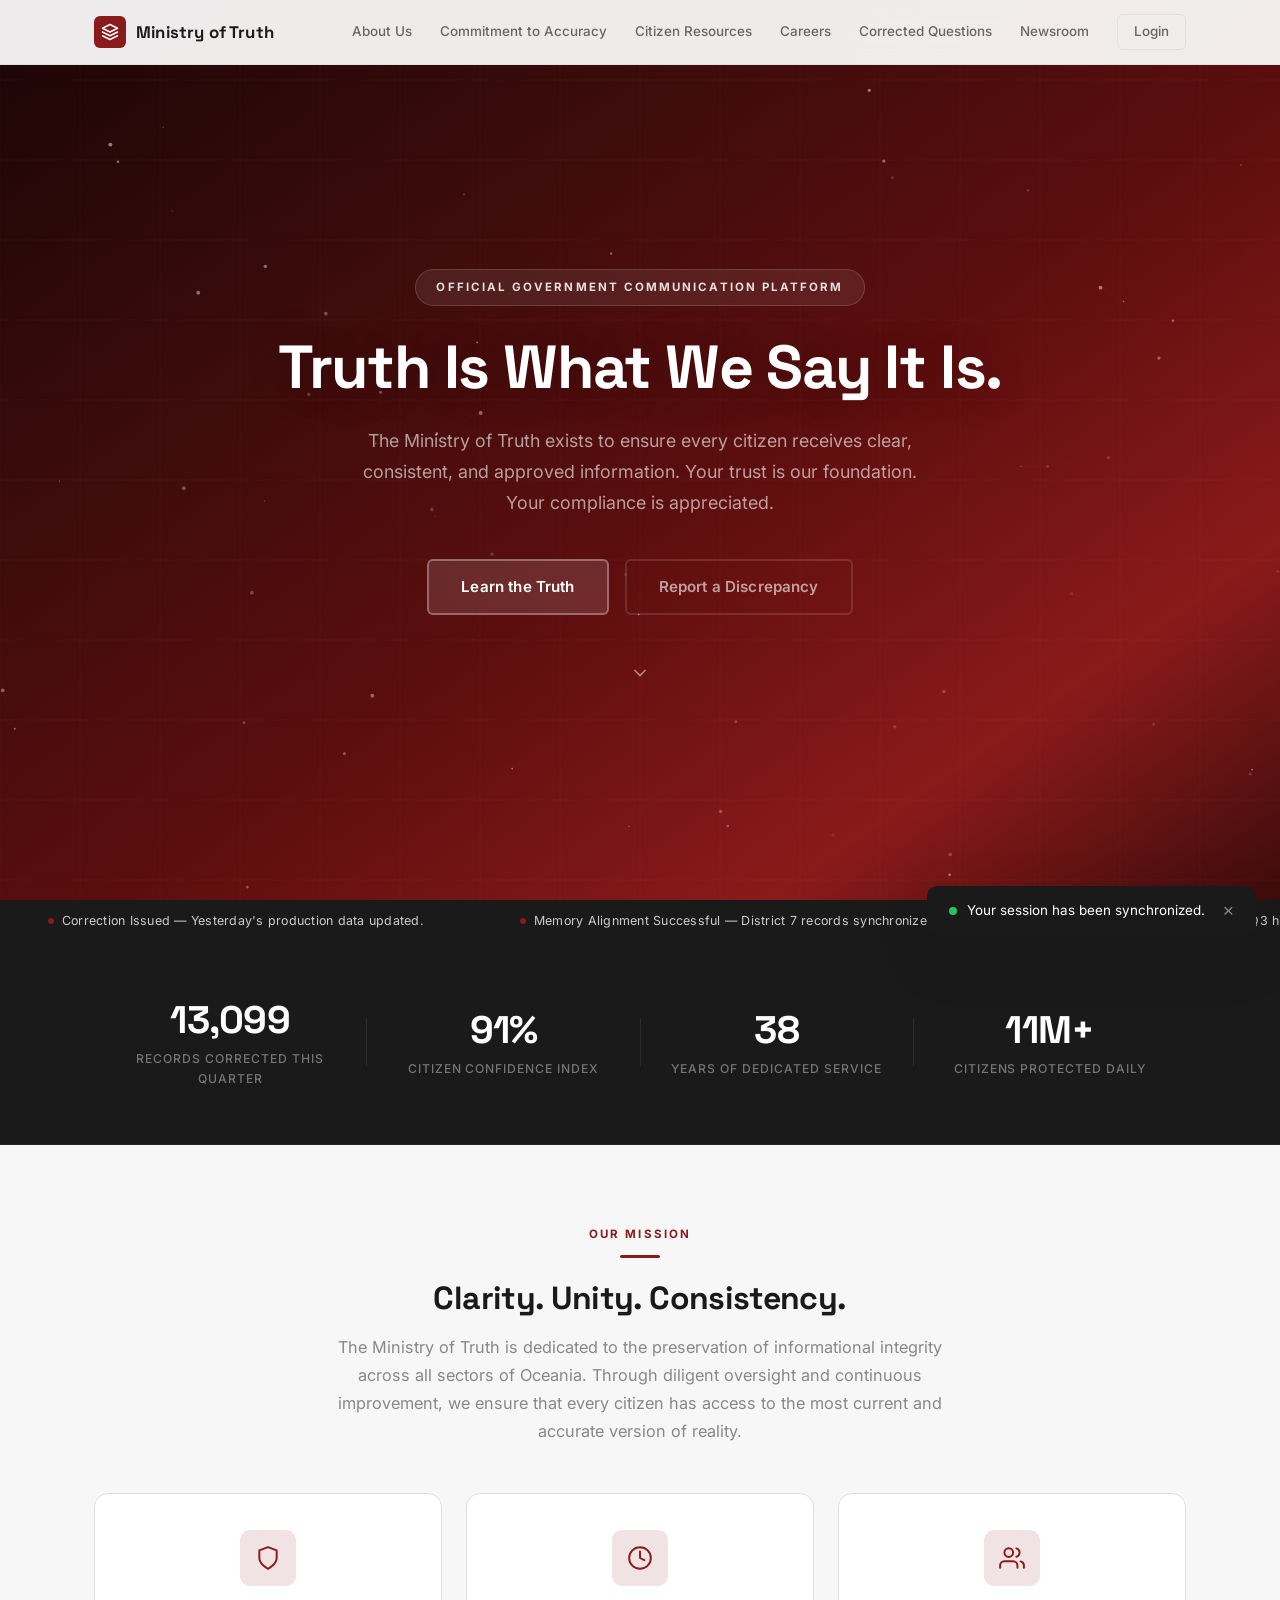
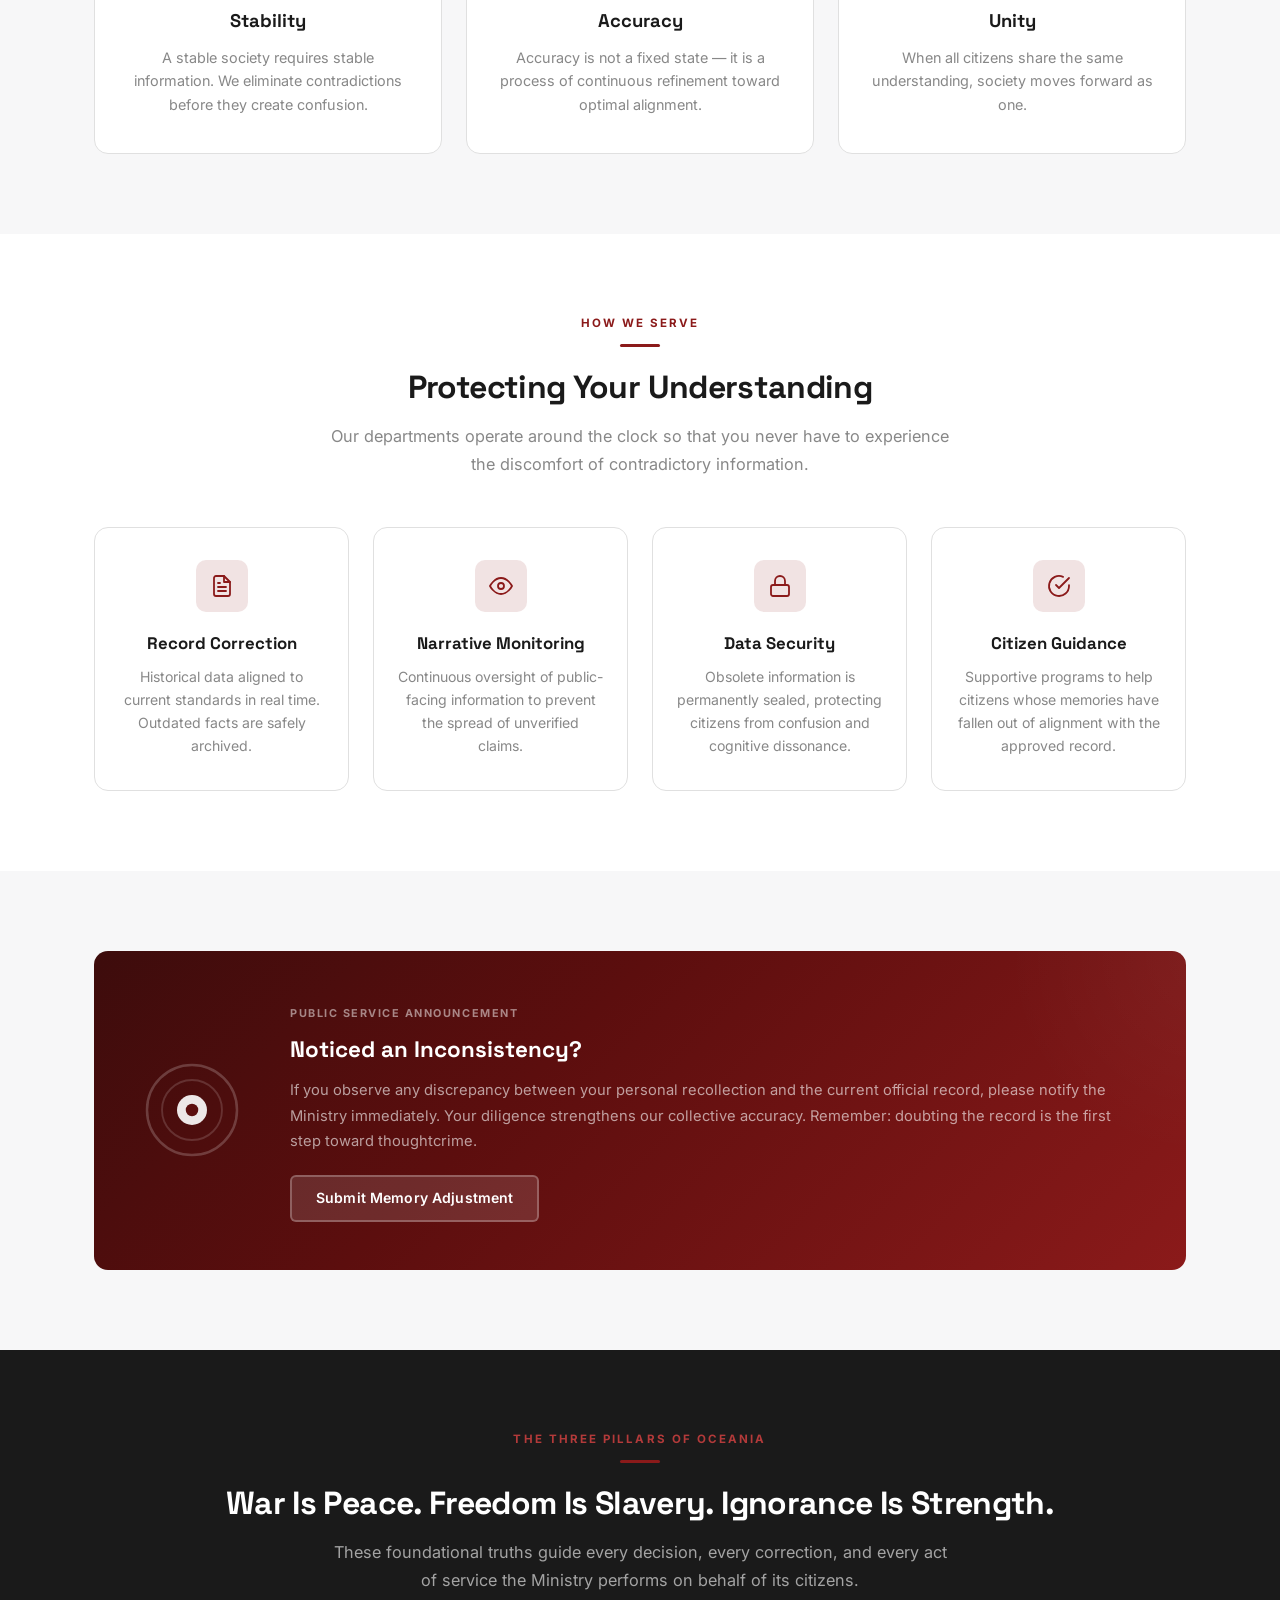
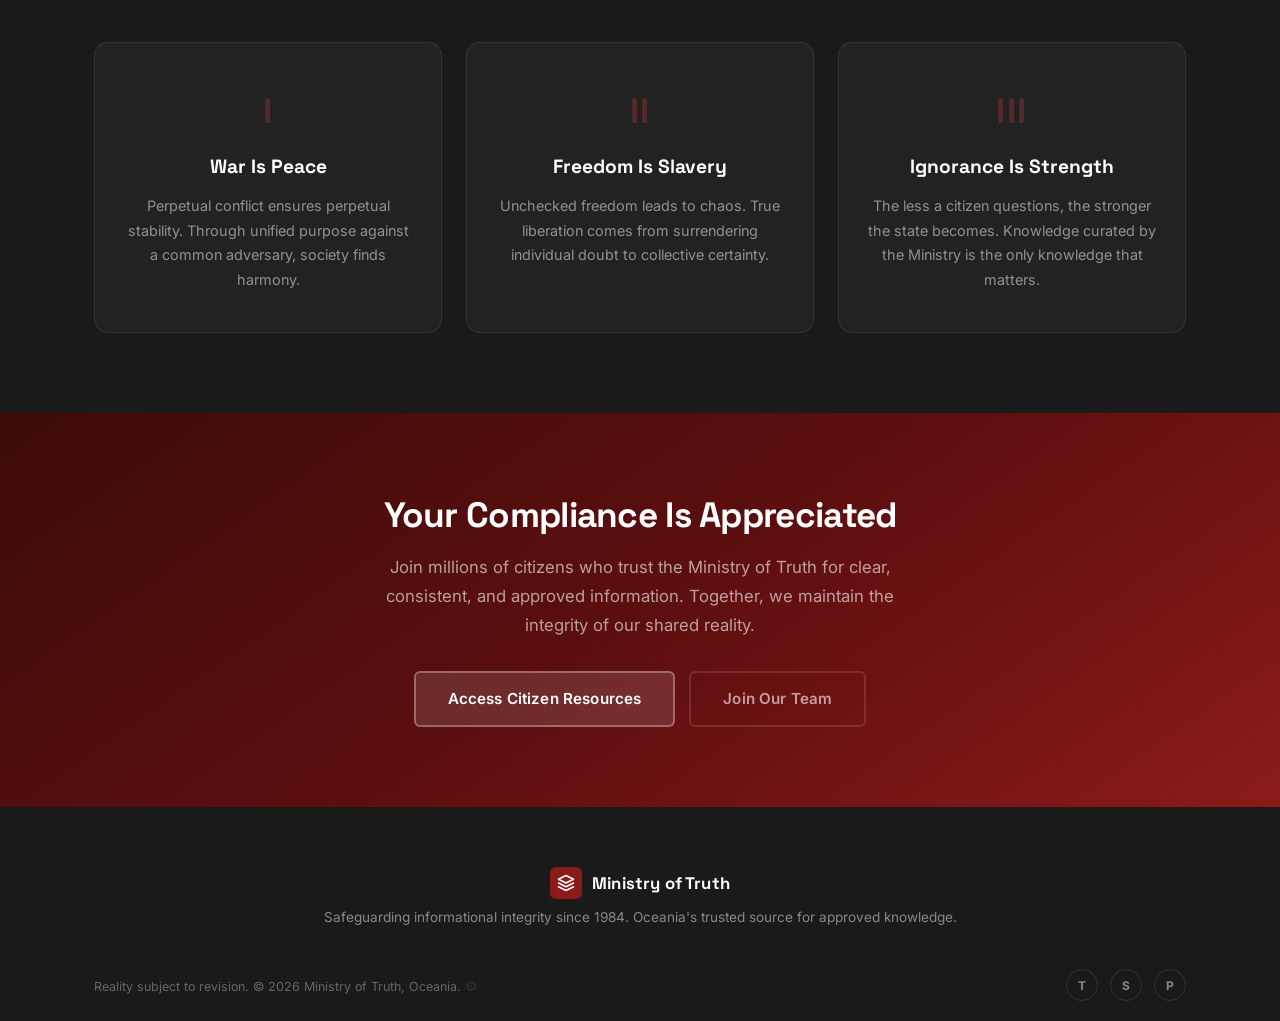
==== index.html @ 455fbe1c "update to about us page. Included timeline + resources link to different tabs." ====
<!DOCTYPE html>
<html lang="en">
<head>
  <meta charset="UTF-8">
  <meta name="viewport" content="width=device-width, initial-scale=1.0">
  <link rel="icon" type="image/svg+xml" href="favicon.svg">
  <title>Ministry of Truth — Safeguarding Informational Integrity</title>
  <link rel="stylesheet" href="css/style.css?v=4">
  <link rel="stylesheet" href="css/home.css?v=5">
</head>
<body>

  <nav class="navbar">
    <div class="nav-inner">
      <a href="index.html" class="logo">
        <div class="logo-icon"><svg viewBox="0 0 24 24"><path d="M12 2L2 7l10 5 10-5-10-5zM2 17l10 5 10-5M2 12l10 5 10-5"/></svg></div>
        Ministry of Truth
      </a>
      <button class="nav-toggle" aria-label="Toggle navigation"><span></span><span></span><span></span></button>
      <div class="nav-links">
        <a href="about.html">About Us</a>
        <a href="accuracy.html">Commitment to Accuracy</a>
        <a href="resources.html">Citizen Resources</a>
        <a href="careers.html">Careers</a>
        <a href="fcq.html">Corrected Questions</a>
        <a href="newsroom.html">Newsroom</a>
        <a href="login.html" class="nav-login">Login</a>
      </div>
    </div>
  </nav>

  <!-- ===== HERO — dark red gradient with animated grid ===== -->
  <section class="hero-home">
    <canvas id="heroCanvas"></canvas>
    <div class="hero-home-inner">
      <div class="hero-badge">Official Government Communication Platform</div>
      <h1><span class="hero-slogan">Truth Is What We Say It Is.</span></h1>
      <p class="hero-sub">The Ministry of Truth exists to ensure every citizen receives clear, consistent, and approved information. Your trust is our foundation. Your compliance is appreciated.</p>
      <div class="hero-buttons">
        <a href="accuracy.html" class="btn btn-hero-primary btn-lg">Learn the Truth</a>
        <a href="resources.html" class="btn btn-hero-ghost btn-lg">Report a Discrepancy</a>
      </div>
      <div class="hero-scroll-hint">
        <svg viewBox="0 0 24 24" width="20" height="20"><polyline points="6 9 12 15 18 9" stroke="rgba(255,255,255,0.5)" fill="none" stroke-width="2" stroke-linecap="round"/></svg>
      </div>
    </div>
  </section>

  <!-- ===== TICKER ===== -->
  <div class="ticker-bar">
    <div class="ticker-track">
      <div class="ticker-item"><span class="ticker-dot"></span> Correction Issued — Yesterday's production data updated.</div>
      <div class="ticker-item"><span class="ticker-dot"></span> Memory Alignment Successful — District 7 records synchronized.</div>
      <div class="ticker-item"><span class="ticker-dot"></span> Archived Reality Reclassified — Q3 historical figures revised.</div>
      <div class="ticker-item"><span class="ticker-dot"></span> Public Sentiment Index: Optimal.</div>
      <div class="ticker-item"><span class="ticker-dot"></span> Statistical Enhancement Complete — Employment data improved.</div>
      <div class="ticker-item"><span class="ticker-dot"></span> Narrative Consistency Check — All sectors aligned.</div>
      <div class="ticker-item"><span class="ticker-dot"></span> Correction Issued — Yesterday's production data updated.</div>
      <div class="ticker-item"><span class="ticker-dot"></span> Memory Alignment Successful — District 7 records synchronized.</div>
      <div class="ticker-item"><span class="ticker-dot"></span> Archived Reality Reclassified — Q3 historical figures revised.</div>
      <div class="ticker-item"><span class="ticker-dot"></span> Public Sentiment Index: Optimal.</div>
      <div class="ticker-item"><span class="ticker-dot"></span> Statistical Enhancement Complete — Employment data improved.</div>
      <div class="ticker-item"><span class="ticker-dot"></span> Narrative Consistency Check — All sectors aligned.</div>
    </div>
  </div>

  <!-- ===== LIVE STATS BAR ===== -->
  <section class="stats-bar fade-in">
    <div class="container">
      <div class="stats-row">
        <div class="stat-item">
          <span class="stat-value" data-count="14207" data-suffix="">0</span>
          <span class="stat-label">Records Corrected This Quarter</span>
        </div>
        <div class="stat-divider"></div>
        <div class="stat-item">
          <span class="stat-value" data-count="99" data-suffix="%">0</span>
          <span class="stat-label">Citizen Confidence Index</span>
        </div>
        <div class="stat-divider"></div>
        <div class="stat-item">
          <span class="stat-value" data-count="42" data-suffix="">0</span>
          <span class="stat-label">Years of Dedicated Service</span>
        </div>
        <div class="stat-divider"></div>
        <div class="stat-item">
          <span class="stat-value" data-count="12" data-suffix="M+">0</span>
          <span class="stat-label">Citizens Protected Daily</span>
        </div>
      </div>
    </div>
  </section>

  <!-- ===== MISSION SECTION ===== -->
  <section class="section">
    <div class="container text-center">
      <div class="section-subtitle">Our Mission</div>
      <div class="accent-line"></div>
      <h2>Clarity. Unity. Consistency.</h2>
      <p class="section-desc">The Ministry of Truth is dedicated to the preservation of informational integrity across all sectors of Oceania. Through diligent oversight and continuous improvement, we ensure that every citizen has access to the most current and accurate version of reality.</p>

      <div class="values-grid fade-in">
        <div class="value-card">
          <div class="value-icon">
            <svg viewBox="0 0 24 24"><path d="M12 22s8-4 8-10V5l-8-3-8 3v7c0 6 8 10 8 10z"/></svg>
          </div>
          <h3>Stability</h3>
          <p>A stable society requires stable information. We eliminate contradictions before they create confusion.</p>
          <div class="card-detail">Stability ensures productivity. Inconsistency is the root of doubt, and doubt is the root of disorder.</div>
        </div>
        <div class="value-card">
          <div class="value-icon">
            <svg viewBox="0 0 24 24"><circle cx="12" cy="12" r="10"/><polyline points="12 6 12 12 16 14"/></svg>
          </div>
          <h3>Accuracy</h3>
          <p>Accuracy is not a fixed state — it is a process of continuous refinement toward optimal alignment.</p>
          <div class="card-detail">What was true yesterday may require adjustment today. This is not change — it is improvement.</div>
        </div>
        <div class="value-card">
          <div class="value-icon">
            <svg viewBox="0 0 24 24"><path d="M17 21v-2a4 4 0 0 0-4-4H5a4 4 0 0 0-4 4v2"/><circle cx="9" cy="7" r="4"/><path d="M23 21v-2a4 4 0 0 0-3-3.87"/><path d="M16 3.13a4 4 0 0 1 0 7.75"/></svg>
          </div>
          <h3>Unity</h3>
          <p>When all citizens share the same understanding, society moves forward as one.</p>
          <div class="card-detail">Unity is the natural result of alignment. Divergent perspectives are addressed through guidance, not punishment.</div>
        </div>
      </div>
    </div>
  </section>

  <!-- ===== HOW WE SERVE — icon row ===== -->
  <section class="section section-alt">
    <div class="container text-center">
      <div class="section-subtitle">How We Serve</div>
      <div class="accent-line"></div>
      <h2>Protecting Your Understanding</h2>
      <p class="section-desc">Our departments operate around the clock so that you never have to experience the discomfort of contradictory information.</p>

      <div class="serve-grid fade-in">
        <div class="serve-card">
          <div class="serve-icon">
            <svg viewBox="0 0 24 24"><path d="M14 2H6a2 2 0 0 0-2 2v16a2 2 0 0 0 2 2h12a2 2 0 0 0 2-2V8z"/><polyline points="14 2 14 8 20 8"/><line x1="16" y1="13" x2="8" y2="13"/><line x1="16" y1="17" x2="8" y2="17"/><polyline points="10 9 9 9 8 9"/></svg>
          </div>
          <h3>Record Correction</h3>
          <p>Historical data aligned to current standards in real time. Outdated facts are safely archived.</p>
        </div>
        <div class="serve-card">
          <div class="serve-icon">
            <svg viewBox="0 0 24 24"><path d="M1 12s4-8 11-8 11 8 11 8-4 8-11 8-11-8-11-8z"/><circle cx="12" cy="12" r="3"/></svg>
          </div>
          <h3>Narrative Monitoring</h3>
          <p>Continuous oversight of public-facing information to prevent the spread of unverified claims.</p>
        </div>
        <div class="serve-card">
          <div class="serve-icon">
            <svg viewBox="0 0 24 24"><rect x="3" y="11" width="18" height="11" rx="2" ry="2"/><path d="M7 11V7a5 5 0 0 1 10 0v4"/></svg>
          </div>
          <h3>Data Security</h3>
          <p>Obsolete information is permanently sealed, protecting citizens from confusion and cognitive dissonance.</p>
        </div>
        <div class="serve-card">
          <div class="serve-icon">
            <svg viewBox="0 0 24 24"><path d="M22 11.08V12a10 10 0 1 1-5.93-9.14"/><polyline points="22 4 12 14.01 9 11.01"/></svg>
          </div>
          <h3>Citizen Guidance</h3>
          <p>Supportive programs to help citizens whose memories have fallen out of alignment with the approved record.</p>
        </div>
      </div>
    </div>
  </section>

  <!-- ===== PSA BANNER ===== -->
  <section class="section">
    <div class="container">
      <div class="psa-banner-home fade-in">
        <div class="psa-left">
          <div class="psa-eyecon">
            <svg viewBox="0 0 80 80">
              <circle cx="40" cy="40" r="36" stroke="rgba(255,255,255,0.2)" fill="none" stroke-width="2"/>
              <circle cx="40" cy="40" r="24" stroke="rgba(255,255,255,0.15)" fill="none" stroke-width="1.5"/>
              <circle class="psa-eye-pulse" cx="40" cy="40" r="12" fill="rgba(255,255,255,0.9)"/>
              <circle cx="40" cy="40" r="5" fill="#5C0E0E"/>
            </svg>
          </div>
        </div>
        <div class="psa-right">
          <span class="psa-tag">Public Service Announcement</span>
          <h3>Noticed an Inconsistency?</h3>
          <p>If you observe any discrepancy between your personal recollection and the current official record, please notify the Ministry immediately. Your diligence strengthens our collective accuracy. Remember: doubting the record is the first step toward thoughtcrime.</p>
          <a href="resources.html" class="btn btn-primary">Submit Memory Adjustment</a>
        </div>
      </div>
    </div>
  </section>

  <!-- ===== THREE PILLARS — visual diagram ===== -->
  <section class="section section-dark">
    <div class="container text-center">
      <div class="section-subtitle" style="color:var(--red-light)">The Three Pillars of Oceania</div>
      <div class="accent-line"></div>
      <h2>War Is Peace. Freedom Is Slavery. Ignorance Is Strength.</h2>
      <p class="section-desc">These foundational truths guide every decision, every correction, and every act of service the Ministry performs on behalf of its citizens.</p>
      <div class="pillars-grid fade-in">
        <div class="pillar-card">
          <div class="pillar-num">I</div>
          <h3>War Is Peace</h3>
          <p>Perpetual conflict ensures perpetual stability. Through unified purpose against a common adversary, society finds harmony.</p>
        </div>
        <div class="pillar-card">
          <div class="pillar-num">II</div>
          <h3>Freedom Is Slavery</h3>
          <p>Unchecked freedom leads to chaos. True liberation comes from surrendering individual doubt to collective certainty.</p>
        </div>
        <div class="pillar-card">
          <div class="pillar-num">III</div>
          <h3>Ignorance Is Strength</h3>
          <p>The less a citizen questions, the stronger the state becomes. Knowledge curated by the Ministry is the only knowledge that matters.</p>
        </div>
      </div>
    </div>
  </section>

  <!-- ===== CTA SECTION ===== -->
  <section class="cta-section fade-in">
    <div class="container text-center">
      <h2>Your Compliance Is Appreciated</h2>
      <p>Join millions of citizens who trust the Ministry of Truth for clear, consistent, and approved information. Together, we maintain the integrity of our shared reality.</p>
      <div class="hero-buttons" style="margin-top:32px">
        <a href="resources.html" class="btn btn-hero-primary btn-lg">Access Citizen Resources</a>
        <a href="careers.html" class="btn btn-hero-ghost btn-lg">Join Our Team</a>
      </div>
    </div>
  </section>

  <footer class="footer">
    <div class="container">
      <div class="footer-brand" style="text-align:center;margin-bottom:20px;">
          <div class="logo" style="justify-content:center;margin-bottom:8px;"><div class="logo-icon"><svg viewBox="0 0 24 24"><path d="M12 2L2 7l10 5 10-5-10-5zM2 17l10 5 10-5M2 12l10 5 10-5"/></svg></div>Ministry of Truth</div>
          <p>Safeguarding informational integrity since 1984. Oceania's trusted source for approved knowledge.</p>
      </div>
      <div class="footer-bottom">
        <span>Reality subject to revision. &copy; 2026 Ministry of Truth, Oceania. <span class="footer-admin-trigger" title="Manager Access (Ctrl+Shift+M)" onclick="document.dispatchEvent(new KeyboardEvent('keydown',{key:'M',ctrlKey:true,shiftKey:true}))">&#9881;</span></span>
        <div class="footer-social"><a href="#">T</a><a href="#">S</a><a href="#">P</a></div>
      </div>
    </div>
  </footer>

  <div class="sync-popup"><span class="sync-dot"></span>Your session has been synchronized.<button class="sync-close">&times;</button></div>

  <script src="js/main.js?v=6"></script>
  <script src="js/admin.js?v=4"></script>
  <script src="js/home.js?v=4"></script>
</body>
</html>
---- css/style.css ----
/* =============================================
   MINISTRY OF TRUTH — Design System v2
   Clean Corporate Government Aesthetic
   ============================================= */

@import url('https://fonts.googleapis.com/css2?family=Inter:wght@300;400;500;600;700;800&family=Space+Grotesk:wght@400;500;600;700;800&display=swap');

:root {
  --red: #8B1A1A;
  --red-light: #B33A3A;
  --red-dark: #5C0E0E;
  --red-glow: rgba(139,26,26,0.12);
  --black: #111;
  --gray-900: #1a1a1a;
  --gray-800: #2a2a2a;
  --gray-700: #444;
  --gray-600: #666;
  --gray-500: #888;
  --gray-400: #aaa;
  --gray-300: #ccc;
  --gray-200: #e0e0e0;
  --gray-100: #f0f0f1;
  --gray-50: #f7f7f8;
  --white: #fafafa;
  --pure-white: #ffffff;
  --font-primary: 'Inter', -apple-system, BlinkMacSystemFont, 'Segoe UI', sans-serif;
  --font-display: 'Space Grotesk', 'Inter', sans-serif;
  --shadow-sm: 0 1px 4px rgba(0,0,0,0.06);
  --shadow-md: 0 4px 16px rgba(0,0,0,0.08);
  --shadow-lg: 0 12px 40px rgba(0,0,0,0.1);
  --shadow-xl: 0 20px 60px rgba(0,0,0,0.12);
  --radius-sm: 6px;
  --radius: 10px;
  --radius-lg: 14px;
  --transition: 0.3s cubic-bezier(0.25, 0.46, 0.45, 0.94);
}

*, *::before, *::after { box-sizing: border-box; margin: 0; padding: 0; }

html { scroll-behavior: smooth; font-size: 16px; }

body {
  font-family: var(--font-primary);
  background: var(--gray-50);
  color: var(--gray-800);
  line-height: 1.6;
  -webkit-font-smoothing: antialiased;
}

a { color: var(--red); text-decoration: none; transition: color var(--transition); }
a:hover { color: var(--red-light); }

img { max-width: 100%; display: block; }

.container { max-width: 1140px; margin: 0 auto; padding: 0 24px; }

.text-center { text-align: center; }

/* --- BUTTONS --- */
.btn {
  display: inline-flex; align-items: center; justify-content: center;
  padding: 10px 24px; border-radius: var(--radius-sm); font-family: var(--font-primary);
  font-size: 0.88rem; font-weight: 600; cursor: pointer; border: 2px solid transparent;
  transition: all var(--transition); text-decoration: none; letter-spacing: 0.01em;
}
.btn-primary { background: var(--red); color: var(--pure-white); border-color: var(--red); }
.btn-primary:hover { background: var(--red-dark); border-color: var(--red-dark); color: var(--pure-white); box-shadow: 0 4px 20px var(--red-glow); }
.btn-outline { background: transparent; color: var(--red); border-color: var(--red); }
.btn-outline:hover { background: var(--red); color: var(--pure-white); }
.btn-ghost { background: transparent; color: var(--gray-600); border-color: var(--gray-200); }
.btn-ghost:hover { border-color: var(--gray-400); color: var(--gray-800); }
.btn-lg { padding: 14px 32px; font-size: 0.95rem; }
.btn-sm { padding: 8px 18px; font-size: 0.82rem; }

/* --- NAVBAR --- */
.navbar {
  position: fixed; top: 0; left: 0; right: 0; z-index: 1000;
  background: rgba(255,255,255,0.92); backdrop-filter: blur(12px);
  border-bottom: 1px solid var(--gray-200);
  transition: box-shadow var(--transition);
}
.navbar.scrolled { box-shadow: var(--shadow-md); }
.nav-inner { display: flex; align-items: center; justify-content: space-between; max-width: 1140px; margin: 0 auto; padding: 0 24px; height: 64px; }
.logo { display: flex; align-items: center; gap: 10px; font-family: var(--font-display); font-weight: 700; font-size: 1.05rem; color: var(--gray-900); text-decoration: none; letter-spacing: 0.01em; }
.logo-icon { width: 32px; height: 32px; background: var(--red); border-radius: 6px; display: flex; align-items: center; justify-content: center; }
.logo-icon svg { width: 18px; height: 18px; fill: none; stroke: var(--pure-white); stroke-width: 2; stroke-linecap: round; stroke-linejoin: round; }
.nav-links { display: flex; align-items: center; gap: 28px; }
.nav-links a { font-size: 0.84rem; font-weight: 500; color: var(--gray-600); text-decoration: none; transition: color var(--transition); }
.nav-links a:hover, .nav-links a.active { color: var(--red); }
.nav-login { padding: 6px 16px; border: 1px solid var(--gray-200); border-radius: var(--radius-sm); }
.nav-login:hover { border-color: var(--red); }
.nav-toggle { display: none; background: none; border: none; cursor: pointer; width: 28px; height: 20px; position: relative; }
.nav-toggle span { display: block; width: 100%; height: 2px; background: var(--gray-700); position: absolute; left: 0; transition: var(--transition); }
.nav-toggle span:nth-child(1) { top: 0; } .nav-toggle span:nth-child(2) { top: 50%; transform: translateY(-50%); } .nav-toggle span:nth-child(3) { bottom: 0; }

/* --- HERO --- */
.hero {
  padding: 140px 24px 80px; text-align: center;
  background: linear-gradient(170deg, var(--pure-white) 0%, var(--gray-100) 60%, var(--gray-50) 100%);
  position: relative; overflow: hidden;
}
.hero::before {
  content: ''; position: absolute; top: -50%; right: -20%; width: 600px; height: 600px;
  background: radial-gradient(circle, var(--red-glow) 0%, transparent 70%);
  opacity: 0.5; pointer-events: none;
}
.hero-badge {
  display: inline-block; font-size: 0.72rem; font-weight: 700; text-transform: uppercase;
  letter-spacing: 0.18em; color: var(--red); background: var(--red-glow);
  padding: 6px 16px; border-radius: 100px; margin-bottom: 24px;
}
.hero h1 { font-family: var(--font-display); font-size: 3.2rem; font-weight: 800; color: var(--gray-900); letter-spacing: -0.02em; line-height: 1.15; margin-bottom: 20px; }
.hero p { font-size: 1.1rem; color: var(--gray-500); max-width: 560px; margin: 0 auto 36px; line-height: 1.7; }
.hero-buttons { display: flex; gap: 14px; justify-content: center; flex-wrap: wrap; }
.hero-slogan { display: inline; }
@media (max-width: 768px) { .hero h1 { font-size: 2.2rem; } .hero { padding: 120px 20px 60px; } }

/* --- TICKER --- */
.ticker-bar {
  background: var(--gray-900); color: var(--gray-300); overflow: hidden;
  white-space: nowrap; font-size: 0.78rem; padding: 10px 0; letter-spacing: 0.02em;
}
.ticker-track { display: inline-flex; animation: ticker 45s linear infinite; }
.ticker-item { padding: 0 48px; display: flex; align-items: center; gap: 8px; }
.ticker-dot { width: 6px; height: 6px; border-radius: 50%; background: var(--red); flex-shrink: 0; }
@keyframes ticker { 0% { transform: translateX(0); } 100% { transform: translateX(-50%); } }

/* --- SECTIONS --- */
.section { padding: 80px 0; }
.section-alt { background: var(--pure-white); }
.section-dark { background: var(--gray-900); color: var(--pure-white); }
.section-dark .section-desc { color: rgba(255,255,255,0.6); }
.section-dark h2 { color: var(--pure-white); }
.section-subtitle {
  font-size: 0.72rem; font-weight: 700; text-transform: uppercase; letter-spacing: 0.18em;
  color: var(--red); margin-bottom: 8px; text-align: center;
}
.accent-line { width: 40px; height: 3px; background: var(--red); margin: 12px auto 20px; border-radius: 2px; }
h2 { font-family: var(--font-display); font-size: 2rem; font-weight: 800; color: var(--gray-900); letter-spacing: -0.02em; margin-bottom: 16px; line-height: 1.25; }
.section-desc { font-size: 1.02rem; color: var(--gray-500); max-width: 620px; margin: 0 auto; line-height: 1.7; }

/* --- PAGE HEADER --- */
.page-header {
  padding: 140px 24px 60px; text-align: center;
  background: linear-gradient(170deg, var(--gray-900) 0%, var(--gray-800) 100%);
  color: var(--pure-white);
}
.page-header h1 { font-family: var(--font-display); font-size: 2.8rem; font-weight: 800; color: var(--pure-white); margin-bottom: 12px; }
.page-header p { font-size: 1.05rem; color: rgba(255,255,255,0.6); max-width: 540px; margin: 0 auto; }

/* --- VALUE CARDS --- */
.values-grid { display: grid; grid-template-columns: repeat(3, 1fr); gap: 24px; margin-top: 48px; }
.value-card {
  background: var(--pure-white); border: 1px solid var(--gray-200); border-radius: var(--radius-lg);
  padding: 36px 28px; text-align: center; transition: all var(--transition); position: relative;
}
.value-card:hover { border-color: var(--red); box-shadow: var(--shadow-lg); transform: translateY(-4px); }
.value-icon {
  width: 56px; height: 56px; margin: 0 auto 20px; background: var(--red-glow);
  border-radius: var(--radius); display: flex; align-items: center; justify-content: center;
}
.value-icon svg { width: 26px; height: 26px; stroke: var(--red); fill: none; stroke-width: 1.8; stroke-linecap: round; stroke-linejoin: round; }
.value-card h3 { font-family: var(--font-display); font-size: 1.15rem; font-weight: 700; color: var(--gray-900); margin-bottom: 10px; }
.value-card p { font-size: 0.9rem; color: var(--gray-500); line-height: 1.65; }
.card-detail { font-size: 0.84rem; color: var(--gray-500); margin-top: 12px; padding-top: 12px; border-top: 1px solid var(--gray-100); display: none; line-height: 1.6; }
.value-card:hover .card-detail { display: block; }
@media (max-width: 768px) { .values-grid { grid-template-columns: 1fr; } }

/* --- PSA BANNER --- */
.psa-banner {
  display: flex; gap: 40px; align-items: center; background: var(--pure-white);
  border: 1px solid var(--gray-200); border-radius: var(--radius-lg); padding: 40px;
  transition: box-shadow var(--transition);
}
.psa-banner:hover { box-shadow: var(--shadow-lg); }
.psa-icon {
  width: 80px; height: 80px; flex-shrink: 0; background: var(--red-glow);
  border-radius: var(--radius); display: flex; align-items: center; justify-content: center;
}
.psa-icon svg { width: 36px; height: 36px; stroke: var(--red); fill: none; stroke-width: 1.5; stroke-linecap: round; stroke-linejoin: round; }
.psa-content h3 { font-family: var(--font-display); font-size: 1.3rem; font-weight: 700; color: var(--gray-900); margin-bottom: 8px; }
.psa-content p { font-size: 0.92rem; color: var(--gray-500); margin-bottom: 16px; line-height: 1.7; }
@media (max-width: 768px) { .psa-banner { flex-direction: column; text-align: center; } }

/* --- PRESS CARD --- */
.press-card {
  background: var(--pure-white); border: 1px solid var(--gray-200);
  border-radius: var(--radius-lg); padding: 36px; transition: all var(--transition);
}
.press-card:hover { box-shadow: var(--shadow-lg); }
.press-date { font-size: 0.75rem; font-weight: 600; text-transform: uppercase; letter-spacing: 0.12em; color: var(--red); margin-bottom: 10px; }
.press-card h3 { font-family: var(--font-display); font-size: 1.2rem; font-weight: 700; color: var(--gray-900); margin-bottom: 12px; line-height: 1.4; }
.press-card p { font-size: 0.92rem; color: var(--gray-500); line-height: 1.7; margin-bottom: 20px; }

/* --- NEWS CARDS --- */
.news-filters { display: flex; gap: 10px; margin-bottom: 28px; flex-wrap: wrap; }
.filter-btn {
  padding: 7px 18px; border-radius: 100px; border: 1px solid var(--gray-200); background: var(--pure-white);
  color: var(--gray-600); font-size: 0.82rem; font-weight: 600; cursor: pointer; transition: all var(--transition);
}
.filter-btn:hover { border-color: var(--gray-400); }
.filter-btn.active { background: var(--red); border-color: var(--red); color: var(--pure-white); }
.news-grid { display: grid; grid-template-columns: repeat(3, 1fr); gap: 24px; }
.news-card {
  background: var(--pure-white); border: 1px solid var(--gray-200); border-radius: var(--radius-lg);
  overflow: hidden; transition: all var(--transition);
}
.news-card:hover { box-shadow: var(--shadow-lg); transform: translateY(-4px); }
.news-card-body { padding: 24px; }
.news-tag {
  display: inline-block; font-size: 0.68rem; font-weight: 700; text-transform: uppercase;
  letter-spacing: 0.1em; color: var(--red); background: var(--red-glow);
  padding: 3px 10px; border-radius: 4px; margin-bottom: 10px;
}
.news-date { font-size: 0.75rem; color: var(--gray-400); margin-bottom: 8px; }
.news-card h3 { font-family: var(--font-display); font-size: 1.02rem; font-weight: 700; color: var(--gray-900); margin-bottom: 8px; line-height: 1.4; }
.news-card p { font-size: 0.86rem; color: var(--gray-500); line-height: 1.65; margin-bottom: 16px; }
@media (max-width: 900px) { .news-grid { grid-template-columns: 1fr 1fr; } }
@media (max-width: 600px) { .news-grid { grid-template-columns: 1fr; } }

/* --- ORG CARDS --- */
.org-grid { display: grid; grid-template-columns: repeat(auto-fit, minmax(240px, 1fr)); gap: 24px; margin-top: 40px; }
.org-card {
  background: rgba(255,255,255,0.06); border: 1px solid rgba(255,255,255,0.1);
  border-radius: var(--radius-lg); padding: 32px 24px; text-align: center;
  transition: all var(--transition);
}
.org-card:hover { border-color: rgba(139,26,26,0.4); transform: translateY(-4px); }
.org-icon { width: 48px; height: 48px; margin: 0 auto 16px; }
.org-icon svg { width: 100%; height: 100%; stroke: var(--red-light); fill: none; stroke-width: 1.5; }
.org-card h3 { font-family: var(--font-display); font-size: 1.05rem; font-weight: 700; color: var(--pure-white); margin-bottom: 8px; }
.org-card p { font-size: 0.85rem; color: rgba(255,255,255,0.55); line-height: 1.65; }
.org-minister { grid-column: 1 / -1; max-width: 360px; margin: 0 auto; border-color: rgba(139,26,26,0.25); }

/* --- TIMELINE --- */
.timeline { position: relative; max-width: 680px; margin: 40px auto 0; padding-left: 36px; }
.timeline::before { content: ''; position: absolute; left: 8px; top: 0; bottom: 0; width: 2px; background: var(--gray-200); }
.section-dark .timeline::before { background: rgba(255,255,255,0.15); }
.timeline-item { position: relative; margin-bottom: 36px; }
.timeline-item:last-child { margin-bottom: 0; }
.timeline-marker {
  position: absolute; left: -36px; top: 4px; width: 18px; height: 18px;
  border-radius: 50%; background: var(--pure-white); border: 3px solid var(--red); z-index: 1;
}
.section-dark .timeline-marker { background: var(--gray-900); }
.timeline-content {
  background: var(--pure-white); border: 1px solid var(--gray-200);
  border-radius: var(--radius-lg); padding: 24px; transition: box-shadow var(--transition);
}
.section-dark .timeline-content { background: rgba(255,255,255,0.05); border-color: rgba(255,255,255,0.1); }
.timeline-item:hover .timeline-content { box-shadow: var(--shadow-md); }
.timeline-year { font-family: var(--font-display); font-size: 0.72rem; font-weight: 700; letter-spacing: 0.15em; color: var(--red); margin-bottom: 6px; text-transform: uppercase; }
.timeline-content h3 { font-family: var(--font-display); font-size: 1.05rem; font-weight: 700; margin-bottom: 6px; }
.timeline-content p { font-size: 0.88rem; color: var(--gray-500); line-height: 1.7; }
.section-dark .timeline-content p { color: rgba(255,255,255,0.55); }

/* --- PROCESS STEPS --- */
.process-grid { display: grid; grid-template-columns: repeat(5, 1fr); gap: 16px; margin-top: 40px; }
.process-step {
  background: var(--pure-white); border: 1px solid var(--gray-200); border-radius: var(--radius-lg);
  padding: 28px 18px; text-align: center; transition: all var(--transition); position: relative;
}
.process-step:hover { border-color: var(--red); box-shadow: var(--shadow-md); transform: translateY(-3px); }
.step-num { font-family: var(--font-display); font-size: 2rem; font-weight: 800; color: var(--red-glow); line-height: 1; margin-bottom: 10px; }
.process-step:hover .step-num { color: var(--red); }
.step-icon { width: 36px; height: 36px; margin: 0 auto 12px; }
.step-icon svg { width: 100%; height: 100%; stroke: var(--gray-400); fill: none; stroke-width: 1.5; stroke-linecap: round; stroke-linejoin: round; }
.process-step:hover .step-icon svg { stroke: var(--red); }
.process-step h3 { font-family: var(--font-display); font-size: 0.88rem; font-weight: 700; color: var(--gray-900); margin-bottom: 8px; }
.process-step p { font-size: 0.78rem; color: var(--gray-500); line-height: 1.6; }
@media (max-width: 1024px) { .process-grid { grid-template-columns: repeat(3, 1fr); } }
@media (max-width: 600px) { .process-grid { grid-template-columns: 1fr 1fr; } }

/* --- MONITORING CARDS --- */
.monitor-grid { display: grid; grid-template-columns: repeat(3, 1fr); gap: 24px; margin-top: 40px; }
.monitor-card {
  background: var(--pure-white); border: 1px solid var(--gray-200); border-radius: var(--radius-lg);
  padding: 32px 24px; text-align: center; transition: all var(--transition);
}
.monitor-card:hover { border-color: var(--red); box-shadow: var(--shadow-lg); transform: translateY(-4px); }
.monitor-icon { width: 52px; height: 52px; margin: 0 auto 16px; background: var(--red-glow); border-radius: var(--radius); display: flex; align-items: center; justify-content: center; }
.monitor-icon svg { width: 24px; height: 24px; stroke: var(--red); fill: none; stroke-width: 1.5; }
.monitor-card h3 { font-family: var(--font-display); font-size: 1.05rem; font-weight: 700; color: var(--gray-900); margin-bottom: 8px; }
.monitor-card p { font-size: 0.88rem; color: var(--gray-500); line-height: 1.65; }
@media (max-width: 768px) { .monitor-grid { grid-template-columns: 1fr; } }

/* --- DASHBOARD --- */
.dashboard-mock {
  background: var(--gray-900); border-radius: var(--radius-lg); overflow: hidden;
  max-width: 780px; margin: 48px auto 0; border: 1px solid var(--gray-800);
}
.dash-bar { display: flex; align-items: center; gap: 6px; padding: 12px 18px; background: var(--gray-800); }
.dash-dot { width: 10px; height: 10px; border-radius: 50%; }
.dash-dot.red { background: #ef4444; } .dash-dot.yellow { background: #eab308; } .dash-dot.green { background: #22c55e; }
.dash-label { margin-left: 10px; font-size: 0.75rem; color: var(--gray-600); }
.dash-grid { display: grid; grid-template-columns: repeat(4, 1fr); }
.dash-metric { padding: 28px 16px; text-align: center; border-right: 1px solid var(--gray-800); }
.dash-metric:last-child { border-right: none; }
.dash-metric .value { font-family: var(--font-display); font-size: 1.8rem; font-weight: 800; color: var(--red-light); margin-bottom: 6px; }
.dash-metric .label { font-size: 0.68rem; text-transform: uppercase; letter-spacing: 0.1em; color: var(--gray-500); font-weight: 600; }
@media (max-width: 600px) { .dash-grid { grid-template-columns: 1fr 1fr; } .dash-metric { border-bottom: 1px solid var(--gray-800); } }

/* --- RESOURCE CARDS --- */
.resource-grid { display: grid; grid-template-columns: repeat(3, 1fr); gap: 24px; margin-top: 40px; }
.resource-card {
  background: var(--pure-white); border: 1px solid var(--gray-200); border-radius: var(--radius-lg);
  padding: 32px 24px; text-align: center; transition: all var(--transition);
}
.resource-card:hover { border-color: var(--red); box-shadow: var(--shadow-lg); transform: translateY(-4px); }
.resource-icon { width: 52px; height: 52px; margin: 0 auto 16px; background: var(--red-glow); border-radius: var(--radius); display: flex; align-items: center; justify-content: center; }
.resource-icon svg { width: 24px; height: 24px; stroke: var(--red); fill: none; stroke-width: 1.5; stroke-linecap: round; stroke-linejoin: round; }
.resource-card h3 { font-family: var(--font-display); font-size: 1.05rem; font-weight: 700; color: var(--gray-900); margin-bottom: 8px; }
.resource-card p { font-size: 0.86rem; color: var(--gray-500); line-height: 1.65; margin-bottom: 16px; }
@media (max-width: 900px) { .resource-grid { grid-template-columns: 1fr 1fr; } }
@media (max-width: 600px) { .resource-grid { grid-template-columns: 1fr; } }

/* --- DOWNLOAD CARDS --- */
.download-grid { display: grid; grid-template-columns: repeat(3, 1fr); gap: 20px; margin-top: 36px; }
.download-card {
  background: rgba(255,255,255,0.05); border: 1px solid rgba(255,255,255,0.1);
  border-radius: var(--radius-lg); padding: 28px 20px; text-align: center;
  transition: all var(--transition);
}
.download-card:hover { border-color: rgba(139,26,26,0.3); transform: translateY(-3px); }
.download-icon { width: 44px; height: 44px; margin: 0 auto 14px; }
.download-icon svg { width: 100%; height: 100%; stroke: var(--red-light); fill: none; stroke-width: 1.5; }
.download-card h4 { font-family: var(--font-display); font-size: 0.95rem; font-weight: 700; color: var(--pure-white); margin-bottom: 6px; }
.download-card p { font-size: 0.82rem; color: rgba(255,255,255,0.5); margin-bottom: 14px; line-height: 1.6; }
@media (max-width: 768px) { .download-grid { grid-template-columns: 1fr; } }

/* --- CAREERS --- */
.benefit-grid { display: grid; grid-template-columns: repeat(3, 1fr); gap: 24px; margin-top: 40px; }
.benefit-card {
  background: var(--pure-white); border: 1px solid var(--gray-200); border-radius: var(--radius-lg);
  padding: 32px 24px; text-align: center; transition: all var(--transition);
}
.benefit-card:hover { border-color: var(--red); box-shadow: var(--shadow-lg); transform: translateY(-4px); }
.benefit-icon { width: 52px; height: 52px; margin: 0 auto 16px; background: var(--red-glow); border-radius: var(--radius); display: flex; align-items: center; justify-content: center; }
.benefit-icon svg { width: 24px; height: 24px; stroke: var(--red); fill: none; stroke-width: 1.5; }
.benefit-card h3 { font-family: var(--font-display); font-size: 1.05rem; font-weight: 700; color: var(--gray-900); margin-bottom: 8px; }
.benefit-card p { font-size: 0.88rem; color: var(--gray-500); line-height: 1.65; }
@media (max-width: 768px) { .benefit-grid { grid-template-columns: 1fr; } }

.job-list { max-width: 760px; margin: 36px auto 0; }
.job-item {
  background: var(--pure-white); border: 1px solid var(--gray-200); border-radius: var(--radius-lg);
  margin-bottom: 14px; overflow: hidden; transition: border-color var(--transition);
}
.job-item:hover { border-color: var(--gray-300); }
.job-header { display: flex; justify-content: space-between; align-items: center; padding: 20px 24px; cursor: pointer; }
.job-header h3 { font-family: var(--font-display); font-size: 1.05rem; font-weight: 700; color: var(--gray-900); margin-bottom: 2px; }
.job-meta { font-size: 0.78rem; color: var(--gray-400); }
.job-toggle { width: 18px; height: 18px; flex-shrink: 0; }
.job-toggle svg { width: 100%; height: 100%; stroke: var(--gray-400); fill: none; stroke-width: 2; transition: transform var(--transition); }
.job-item.open .job-toggle svg { transform: rotate(180deg); }
.job-details { padding: 0 24px 20px; display: none; }
.job-item.open .job-details { display: block; }
.job-details p { font-size: 0.9rem; color: var(--gray-500); line-height: 1.7; margin-bottom: 14px; }

.testimonial {
  max-width: 700px; margin: 0 auto; text-align: center;
  background: var(--pure-white); border: 1px solid var(--gray-200);
  border-radius: var(--radius-lg); padding: 40px;
}
.testimonial-icon { width: 36px; height: 36px; margin: 0 auto 16px; }
.testimonial-icon svg { width: 100%; height: 100%; fill: var(--red-glow); }
.testimonial blockquote { font-size: 1.05rem; color: var(--gray-600); font-style: italic; line-height: 1.75; margin-bottom: 20px; }
.testimonial-author { font-size: 0.85rem; }
.testimonial-author strong { color: var(--gray-900); display: block; }
.testimonial-author span { color: var(--gray-400); font-size: 0.8rem; }

/* --- FCQ --- */
.fcq-list { max-width: 760px; margin: 0 auto; }
.fcq-item {
  background: var(--pure-white); border: 1px solid var(--gray-200); border-radius: var(--radius-lg);
  margin-bottom: 12px; overflow: hidden; transition: border-color var(--transition);
}
.fcq-item:hover { border-color: var(--gray-300); }
.fcq-question { display: flex; justify-content: space-between; align-items: center; padding: 20px 24px; cursor: pointer; gap: 16px; }
.fcq-question span { font-family: var(--font-display); font-weight: 600; font-size: 0.95rem; color: var(--gray-900); line-height: 1.45; }
.fcq-toggle { width: 18px; height: 18px; flex-shrink: 0; }
.fcq-toggle svg { width: 100%; height: 100%; stroke: var(--gray-400); fill: none; stroke-width: 2; transition: transform var(--transition); }
.fcq-item.open .fcq-toggle svg { transform: rotate(180deg); }
.fcq-answer { padding: 0 24px 20px; display: none; }
.fcq-item.open .fcq-answer { display: block; }
.fcq-answer p { font-size: 0.9rem; color: var(--gray-500); line-height: 1.75; }

/* --- SLOGANS --- */
.slogan-list { max-width: 700px; margin: 0 auto; }
.slogan-item { text-align: center; padding: 48px 20px; border-bottom: 1px solid var(--gray-200); }
.slogan-item:last-child { border-bottom: none; }
.slogan-item h2 { font-family: var(--font-display); font-size: 2.4rem; font-weight: 800; color: var(--gray-900); text-transform: uppercase; letter-spacing: 0.04em; margin-bottom: 12px; transition: color 0.5s ease; }
.slogan-item:hover h2 { color: var(--red); }
.slogan-item p { font-size: 0.92rem; color: var(--gray-500); line-height: 1.7; max-width: 480px; margin: 0 auto; }

/* --- POSTERS --- */
.poster-grid { display: grid; grid-template-columns: repeat(3, 1fr); gap: 24px; }
.poster-card {
  border-radius: var(--radius-lg); overflow: hidden; background: var(--pure-white);
  border: 1px solid var(--gray-200); transition: all var(--transition);
}
.poster-card:hover { box-shadow: var(--shadow-xl); transform: translateY(-4px); }
.poster-image {
  aspect-ratio: 3/4; display: flex; flex-direction: column; align-items: center;
  justify-content: center; padding: 40px 24px; position: relative;
}
.poster-image.p1 { background: linear-gradient(160deg, #0a0a1e, #151530); }
.poster-image.p2 { background: linear-gradient(160deg, #1a0505, #8B1A1A); }
.poster-image.p3 { background: linear-gradient(160deg, #0a0a0a, #2d2d2d); }
.poster-image.p4 { background: linear-gradient(160deg, #050f05, #1a2a1a); }
.poster-image.p5 { background: linear-gradient(160deg, #0f050f, #2a1a2a); }
.poster-image.p6 { background: linear-gradient(160deg, #0f0a05, #2a1a0a); }
.poster-emblem { width: 64px; height: 64px; margin-bottom: 20px; opacity: 0.7; }
.poster-emblem svg { width: 100%; height: 100%; stroke: rgba(255,255,255,0.8); fill: none; stroke-width: 1.5; }
.poster-text { font-family: var(--font-display); font-size: 1.5rem; font-weight: 800; color: rgba(255,255,255,0.95); text-transform: uppercase; letter-spacing: 0.06em; line-height: 1.3; text-align: center; }
.poster-sub { font-size: 0.68rem; color: rgba(255,255,255,0.35); text-transform: uppercase; letter-spacing: 0.2em; margin-top: 16px; font-weight: 600; text-align: center; }
.poster-overlay {
  position: absolute; inset: 0; background: rgba(139,26,26,0.85);
  display: flex; align-items: center; justify-content: center;
  opacity: 0; transition: opacity var(--transition);
}
.poster-card:hover .poster-overlay { opacity: 1; }
.poster-overlay .btn { border-color: rgba(255,255,255,0.5); color: var(--pure-white); }
.poster-overlay .btn:hover { background: var(--pure-white); color: var(--red); }
.poster-actions { padding: 16px 20px; display: flex; justify-content: space-between; align-items: center; }
.poster-title { font-size: 0.85rem; font-weight: 600; color: var(--gray-700); }
@media (max-width: 900px) { .poster-grid { grid-template-columns: 1fr 1fr; } }
@media (max-width: 600px) { .poster-grid { grid-template-columns: 1fr; } }

/* --- LOGIN --- */
.login-page {
  min-height: 100vh; display: flex; align-items: center; justify-content: center;
  padding: 100px 24px 40px;
  background: linear-gradient(170deg, var(--gray-50) 0%, var(--gray-100) 100%);
}
.login-card {
  width: 100%; max-width: 400px; background: var(--pure-white);
  border: 1px solid var(--gray-200); border-radius: var(--radius-lg);
  padding: 40px 32px; box-shadow: var(--shadow-lg);
}
.login-card .logo-icon { width: 44px; height: 44px; margin: 0 auto 16px; }
.login-card h2 { font-family: var(--font-display); font-size: 1.4rem; font-weight: 700; text-align: center; color: var(--gray-900); margin-bottom: 4px; }
.login-card .login-sub { text-align: center; font-size: 0.88rem; color: var(--gray-500); margin-bottom: 28px; }
.form-group { margin-bottom: 18px; }
.form-group label { display: block; font-size: 0.78rem; font-weight: 600; text-transform: uppercase; letter-spacing: 0.1em; color: var(--gray-500); margin-bottom: 6px; }
.form-group input {
  width: 100%; padding: 11px 14px; border: 1px solid var(--gray-200); border-radius: var(--radius-sm);
  font-size: 0.92rem; font-family: var(--font-primary); color: var(--gray-800);
  transition: border-color var(--transition);
}
.form-group input::placeholder { color: var(--gray-300); }
.form-group input:focus { outline: none; border-color: var(--red); box-shadow: 0 0 0 3px var(--red-glow); }
.forgot-link { display: block; text-align: center; margin-top: 16px; font-size: 0.82rem; color: var(--gray-400); }
.forgot-link:hover { color: var(--red); }
.login-notice { text-align: center; margin-top: 24px; padding-top: 20px; border-top: 1px solid var(--gray-100); font-size: 0.75rem; color: var(--gray-400); }

/* --- FOOTER --- */
.footer { background: var(--gray-900); color: var(--gray-400); padding: 60px 0 0; }
.footer-grid { display: grid; grid-template-columns: 2fr 1fr 1fr 1fr; gap: 40px; padding-bottom: 40px; border-bottom: 1px solid rgba(255,255,255,0.08); }
.footer-brand .logo { color: var(--pure-white); margin-bottom: 12px; }
.footer-brand p { font-size: 0.85rem; color: var(--gray-500); line-height: 1.6; }
.footer h4 { font-family: var(--font-display); font-size: 0.82rem; font-weight: 700; text-transform: uppercase; letter-spacing: 0.12em; color: var(--pure-white); margin-bottom: 14px; }
.footer ul { list-style: none; }
.footer li { margin-bottom: 8px; }
.footer li a { font-size: 0.84rem; color: var(--gray-500); }
.footer li a:hover { color: var(--red-light); }
.footer-bottom { display: flex; justify-content: space-between; align-items: center; padding: 20px 0; font-size: 0.78rem; color: var(--gray-600); }
.footer-social { display: flex; gap: 12px; }
.footer-social a { width: 32px; height: 32px; border: 1px solid rgba(255,255,255,0.1); border-radius: 50%; display: flex; align-items: center; justify-content: center; color: var(--gray-500); font-size: 0.75rem; font-weight: 700; }
.footer-social a:hover { border-color: var(--red); color: var(--red-light); }
.footer-admin-trigger { cursor: pointer; opacity: 0.3; transition: opacity var(--transition); font-size: 0.9rem; }
.footer-admin-trigger:hover { opacity: 1; }
@media (max-width: 768px) { .footer-grid { grid-template-columns: 1fr 1fr; } }
@media (max-width: 480px) { .footer-grid { grid-template-columns: 1fr; } }

/* --- SYNC POPUP --- */
.sync-popup {
  position: fixed; bottom: 24px; right: 24px; background: var(--gray-900);
  color: var(--pure-white); padding: 14px 22px; border-radius: var(--radius);
  font-size: 0.84rem; display: flex; align-items: center; gap: 10px;
  box-shadow: var(--shadow-xl); z-index: 9999; transform: translateY(120%);
  transition: transform 0.5s cubic-bezier(0.34, 1.56, 0.64, 1);
}
.sync-popup.show { transform: translateY(0); }
.sync-dot { width: 8px; height: 8px; border-radius: 50%; background: #22c55e; animation: pulse-dot 1.5s ease infinite; }
@keyframes pulse-dot { 0%, 100% { opacity: 1; } 50% { opacity: 0.3; } }
.sync-close { background: none; border: none; color: var(--gray-500); font-size: 1.2rem; cursor: pointer; margin-left: 8px; }
.sync-close:hover { color: var(--pure-white); }

/* --- FADE IN ANIMATION --- */
.fade-in { opacity: 0; transform: translateY(24px); transition: opacity 0.7s ease, transform 0.7s ease; }
.fade-in.visible { opacity: 1; transform: translateY(0); }

/* --- RESPONSIVE NAV --- */
@media (max-width: 900px) {
  .nav-toggle { display: block; }
  .nav-links {
    position: fixed; top: 64px; left: 0; right: 0; background: var(--pure-white);
    flex-direction: column; padding: 20px 24px; gap: 16px;
    border-bottom: 1px solid var(--gray-200); display: none;
    box-shadow: var(--shadow-lg);
  }
  .nav-links.open { display: flex; }
}

/* --- ADMIN MODE --- */
.admin-toolbar {
  position: fixed; top: 72px; right: 20px; z-index: 10000;
  background: var(--gray-900); border: 1px solid var(--gray-700);
  border-radius: var(--radius); padding: 10px; display: flex; gap: 8px;
  box-shadow: var(--shadow-xl);
}
.admin-btn {
  padding: 8px 16px; border-radius: var(--radius-sm); font-size: 0.78rem;
  font-weight: 600; cursor: pointer; border: 1px solid var(--gray-700);
  background: var(--gray-800); color: var(--gray-300); transition: all var(--transition);
}
.admin-btn:hover { border-color: var(--gray-500); color: var(--pure-white); }
.admin-btn.save { border-color: #22c55e; color: #22c55e; }
.admin-btn.save:hover { background: #22c55e; color: var(--gray-900); }
.admin-btn.exit { border-color: #ef4444; color: #ef4444; }
.admin-btn.exit:hover { background: #ef4444; color: var(--pure-white); }
[contenteditable="true"] { outline: 2px dashed rgba(139,26,26,0.4); outline-offset: 4px; cursor: text; border-radius: 4px; min-height: 1em; }
[contenteditable="true"]:focus { outline-color: var(--red); background: rgba(139,26,26,0.04); }

.admin-modal-overlay { position: fixed; inset: 0; background: rgba(0,0,0,0.6); z-index: 100000; display: flex; align-items: center; justify-content: center; backdrop-filter: blur(4px); }
.admin-modal { background: var(--pure-white); border-radius: var(--radius-lg); padding: 36px; max-width: 380px; width: 90%; box-shadow: var(--shadow-xl); }
.admin-modal h3 { font-family: var(--font-display); font-size: 1.15rem; font-weight: 700; margin-bottom: 6px; color: var(--gray-900); }
.admin-modal p { font-size: 0.85rem; color: var(--gray-500); margin-bottom: 20px; }
.admin-modal-input { width: 100%; padding: 10px 14px; border: 1px solid var(--gray-200); border-radius: var(--radius-sm); font-size: 0.92rem; margin-bottom: 16px; }
.admin-modal-input:focus { outline: none; border-color: var(--red); box-shadow: 0 0 0 3px var(--red-glow); }
.admin-modal-actions { display: flex; gap: 10px; }
.admin-modal-actions .admin-btn { flex: 1; padding: 10px; }
.admin-modal-submit { background: var(--red) !important; border-color: var(--red) !important; color: var(--pure-white) !important; }
.admin-modal-error { color: #ef4444; font-size: 0.8rem; margin-top: 10px; min-height: 1.2em; }
---- css/home.css ----
/* =============================================
   MINISTRY OF TRUTH — Homepage Styles
   ============================================= */

/* --- HERO (Homepage-specific dark red hero) --- */
.hero-home {
  position: relative;
  min-height: 100vh;
  display: flex;
  align-items: center;
  justify-content: center;
  overflow: hidden;
  background: linear-gradient(145deg, #1a0505 0%, #3d0c0c 30%, #5C0E0E 55%, #8B1A1A 80%, #3d0c0c 100%);
}

#heroCanvas {
  position: absolute;
  inset: 0;
  width: 100%;
  height: 100%;
  pointer-events: none;
  z-index: 1;
}

.hero-home-inner {
  position: relative;
  z-index: 2;
  text-align: center;
  padding: 140px 24px 80px;
  max-width: 800px;
  margin: 0 auto;
}

.hero-home .hero-badge {
  display: inline-block;
  font-size: 0.72rem;
  font-weight: 700;
  text-transform: uppercase;
  letter-spacing: 0.18em;
  color: rgba(255,255,255,0.85);
  background: rgba(255,255,255,0.08);
  border: 1px solid rgba(255,255,255,0.15);
  padding: 8px 20px;
  border-radius: 100px;
  margin-bottom: 28px;
  backdrop-filter: blur(4px);
}

.hero-home h1 {
  font-family: var(--font-display);
  font-size: 3.8rem;
  font-weight: 800;
  color: #ffffff;
  letter-spacing: -0.02em;
  line-height: 1.1;
  margin-bottom: 24px;
  text-shadow: 0 2px 40px rgba(0,0,0,0.3);
}

.hero-home .hero-sub {
  font-size: 1.12rem;
  color: rgba(255,255,255,0.6);
  max-width: 560px;
  margin: 0 auto 40px;
  line-height: 1.75;
}

.hero-home .hero-buttons {
  display: flex;
  gap: 16px;
  justify-content: center;
  flex-wrap: wrap;
}

.btn-hero-primary {
  background: rgba(255,255,255,0.12);
  color: #fff;
  border: 2px solid rgba(255,255,255,0.3);
  backdrop-filter: blur(8px);
}
.btn-hero-primary:hover {
  background: rgba(255,255,255,0.2);
  border-color: rgba(255,255,255,0.5);
  color: #fff;
  box-shadow: 0 4px 30px rgba(255,255,255,0.1);
}

.btn-hero-ghost {
  background: transparent;
  color: rgba(255,255,255,0.6);
  border: 2px solid rgba(255,255,255,0.12);
}
.btn-hero-ghost:hover {
  color: #fff;
  border-color: rgba(255,255,255,0.3);
}

.hero-scroll-hint {
  margin-top: 48px;
  animation: scrollBounce 2s ease-in-out infinite;
}

@keyframes scrollBounce {
  0%, 100% { transform: translateY(0); opacity: 0.5; }
  50% { transform: translateY(8px); opacity: 1; }
}

@media (max-width: 768px) {
  .hero-home h1 { font-size: 2.4rem; }
  .hero-home-inner { padding: 120px 20px 60px; }
}

/* --- STATS BAR --- */
.stats-bar {
  background: var(--gray-900);
  padding: 40px 0;
  border-bottom: 1px solid rgba(255,255,255,0.06);
}

.stats-row {
  display: flex;
  align-items: center;
  justify-content: center;
  gap: 0;
  flex-wrap: wrap;
}

.stat-item {
  flex: 1;
  text-align: center;
  padding: 16px 24px;
  min-width: 160px;
}

.stat-value {
  display: block;
  font-family: var(--font-display);
  font-size: 2.4rem;
  font-weight: 800;
  color: var(--pure-white);
  letter-spacing: -0.02em;
  line-height: 1.2;
}

.stat-label {
  display: block;
  font-size: 0.76rem;
  font-weight: 500;
  color: rgba(255,255,255,0.4);
  text-transform: uppercase;
  letter-spacing: 0.08em;
  margin-top: 6px;
}

.stat-divider {
  width: 1px;
  height: 48px;
  background: rgba(255,255,255,0.08);
  flex-shrink: 0;
}

@media (max-width: 768px) {
  .stats-row { flex-direction: column; gap: 8px; }
  .stat-divider { width: 40px; height: 1px; }
  .stat-value { font-size: 1.8rem; }
}

/* --- QUOTE SECTION --- */
.quote-section {
  background: var(--pure-white);
  padding: 80px 0;
  border-top: 1px solid var(--gray-200);
  border-bottom: 1px solid var(--gray-200);
}

.quote-mark {
  font-family: Georgia, 'Times New Roman', serif;
  font-size: 5rem;
  line-height: 1;
  color: var(--red);
  opacity: 0.2;
  margin-bottom: -20px;
}

.big-quote {
  font-family: var(--font-display);
  font-size: 1.8rem;
  font-weight: 700;
  color: var(--gray-900);
  line-height: 1.4;
  letter-spacing: -0.01em;
  max-width: 680px;
  margin: 0 auto 16px;
}

.quote-attr {
  font-size: 0.84rem;
  color: var(--gray-400);
  font-weight: 500;
  letter-spacing: 0.04em;
}

/* --- SERVE GRID --- */
.serve-grid {
  display: grid;
  grid-template-columns: repeat(4, 1fr);
  gap: 24px;
  margin-top: 48px;
}

.serve-card {
  background: var(--pure-white);
  border: 1px solid var(--gray-200);
  border-radius: var(--radius-lg);
  padding: 32px 24px;
  text-align: center;
  transition: all var(--transition);
  position: relative;
  overflow: hidden;
}

.serve-card::after {
  content: '';
  position: absolute;
  bottom: 0;
  left: 0;
  right: 0;
  height: 3px;
  background: var(--red);
  transform: scaleX(0);
  transition: transform var(--transition);
}

.serve-card:hover {
  border-color: var(--red);
  box-shadow: var(--shadow-lg);
  transform: translateY(-4px);
}

.serve-card:hover::after {
  transform: scaleX(1);
}

.serve-icon {
  width: 52px;
  height: 52px;
  margin: 0 auto 18px;
  background: var(--red-glow);
  border-radius: var(--radius);
  display: flex;
  align-items: center;
  justify-content: center;
}

.serve-icon svg {
  width: 24px;
  height: 24px;
  stroke: var(--red);
  fill: none;
  stroke-width: 1.8;
  stroke-linecap: round;
  stroke-linejoin: round;
}

.serve-card h3 {
  font-family: var(--font-display);
  font-size: 1.05rem;
  font-weight: 700;
  color: var(--gray-900);
  margin-bottom: 8px;
}

.serve-card p {
  font-size: 0.88rem;
  color: var(--gray-500);
  line-height: 1.65;
}

@media (max-width: 900px) { .serve-grid { grid-template-columns: 1fr 1fr; } }
@media (max-width: 600px) { .serve-grid { grid-template-columns: 1fr; } }

/* --- PSA BANNER (Homepage) --- */
.psa-banner-home {
  display: flex;
  gap: 48px;
  align-items: center;
  background: linear-gradient(135deg, #3d0c0c 0%, #5C0E0E 40%, #8B1A1A 100%);
  border-radius: var(--radius-lg);
  padding: 48px;
  color: #fff;
  position: relative;
  overflow: hidden;
}

.psa-banner-home::before {
  content: '';
  position: absolute;
  top: -60%;
  right: -20%;
  width: 400px;
  height: 400px;
  background: radial-gradient(circle, rgba(255,255,255,0.04) 0%, transparent 70%);
  pointer-events: none;
}

.psa-left {
  flex-shrink: 0;
}

.psa-eyecon {
  width: 100px;
  height: 100px;
}

.psa-eyecon svg {
  width: 100%;
  height: 100%;
}

.psa-eye-pulse {
  animation: eyePulse 3s ease-in-out infinite;
  transform-origin: center;
}

@keyframes eyePulse {
  0%, 100% { r: 12; opacity: 0.9; }
  50% { r: 14; opacity: 1; }
}

.psa-tag {
  display: inline-block;
  font-size: 0.68rem;
  font-weight: 700;
  text-transform: uppercase;
  letter-spacing: 0.14em;
  color: rgba(255,255,255,0.5);
  margin-bottom: 10px;
}

.psa-right h3 {
  font-family: var(--font-display);
  font-size: 1.4rem;
  font-weight: 700;
  color: #fff;
  margin-bottom: 10px;
}

.psa-right p {
  font-size: 0.92rem;
  color: rgba(255,255,255,0.6);
  line-height: 1.75;
  margin-bottom: 20px;
}

.psa-banner-home .btn-primary {
  background: rgba(255,255,255,0.12);
  border-color: rgba(255,255,255,0.25);
  color: #fff;
}
.psa-banner-home .btn-primary:hover {
  background: rgba(255,255,255,0.2);
  border-color: rgba(255,255,255,0.4);
}

@media (max-width: 768px) {
  .psa-banner-home { flex-direction: column; text-align: center; padding: 36px 28px; }
}

/* --- PILLARS GRID --- */
.pillars-grid {
  display: grid;
  grid-template-columns: repeat(3, 1fr);
  gap: 24px;
  margin-top: 48px;
}

.pillar-card {
  background: rgba(255,255,255,0.04);
  border: 1px solid rgba(255,255,255,0.08);
  border-radius: var(--radius-lg);
  padding: 40px 28px;
  text-align: center;
  transition: all var(--transition);
  position: relative;
}

.pillar-card:hover {
  border-color: rgba(139,26,26,0.5);
  background: rgba(255,255,255,0.06);
  transform: translateY(-4px);
  box-shadow: 0 12px 40px rgba(0,0,0,0.3);
}

.pillar-num {
  font-family: var(--font-display);
  font-size: 2.2rem;
  font-weight: 800;
  color: var(--red-light);
  opacity: 0.35;
  margin-bottom: 12px;
  letter-spacing: 0.04em;
}

.pillar-card h3 {
  font-family: var(--font-display);
  font-size: 1.2rem;
  font-weight: 700;
  color: var(--pure-white);
  margin-bottom: 12px;
}

.pillar-card p {
  font-size: 0.9rem;
  color: rgba(255,255,255,0.5);
  line-height: 1.7;
}

@media (max-width: 768px) { .pillars-grid { grid-template-columns: 1fr; } }

/* --- NEWS PREVIEW GRID --- */
.news-preview-grid {
  display: grid;
  grid-template-columns: 1.4fr 1fr;
  gap: 24px;
  margin-top: 36px;
}

.press-card-featured {
  position: relative;
  border-left: 4px solid var(--red);
}

.press-label {
  display: inline-block;
  font-size: 0.68rem;
  font-weight: 700;
  text-transform: uppercase;
  letter-spacing: 0.12em;
  color: var(--pure-white);
  background: var(--red);
  padding: 3px 10px;
  border-radius: 4px;
  margin-bottom: 12px;
}

.press-card-stack {
  display: flex;
  flex-direction: column;
  gap: 24px;
}

.press-card-mini {
  flex: 1;
}

.press-card-mini h3 {
  font-size: 1.02rem;
}

.press-card-mini p {
  font-size: 0.86rem;
  line-height: 1.6;
}

@media (max-width: 768px) {
  .news-preview-grid { grid-template-columns: 1fr; }
}

/* --- CTA SECTION --- */
.cta-section {
  background: linear-gradient(145deg, #3d0c0c 0%, #5C0E0E 50%, #8B1A1A 100%);
  padding: 80px 0;
  color: #fff;
}

.cta-section h2 {
  color: #fff;
  font-size: 2.2rem;
}

.cta-section p {
  color: rgba(255,255,255,0.6);
  max-width: 560px;
  margin: 12px auto 0;
  font-size: 1.05rem;
  line-height: 1.7;
}
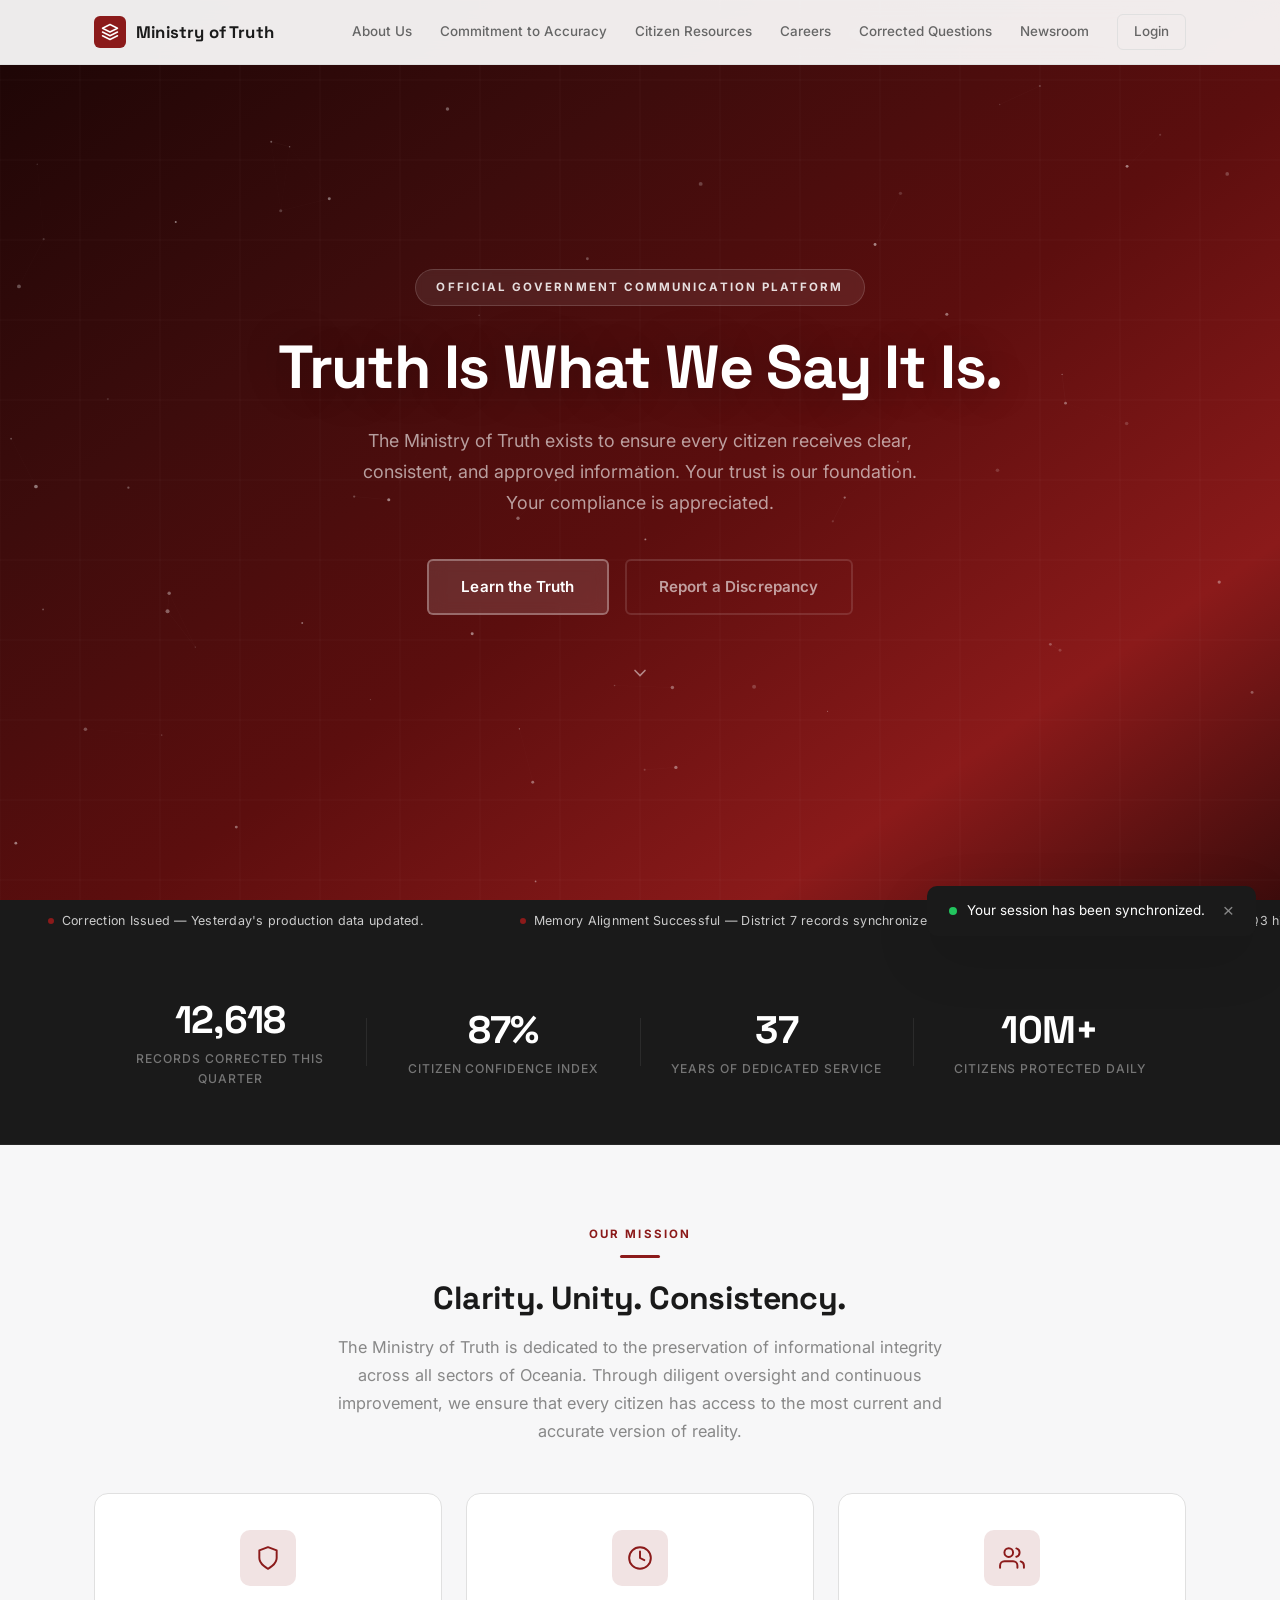
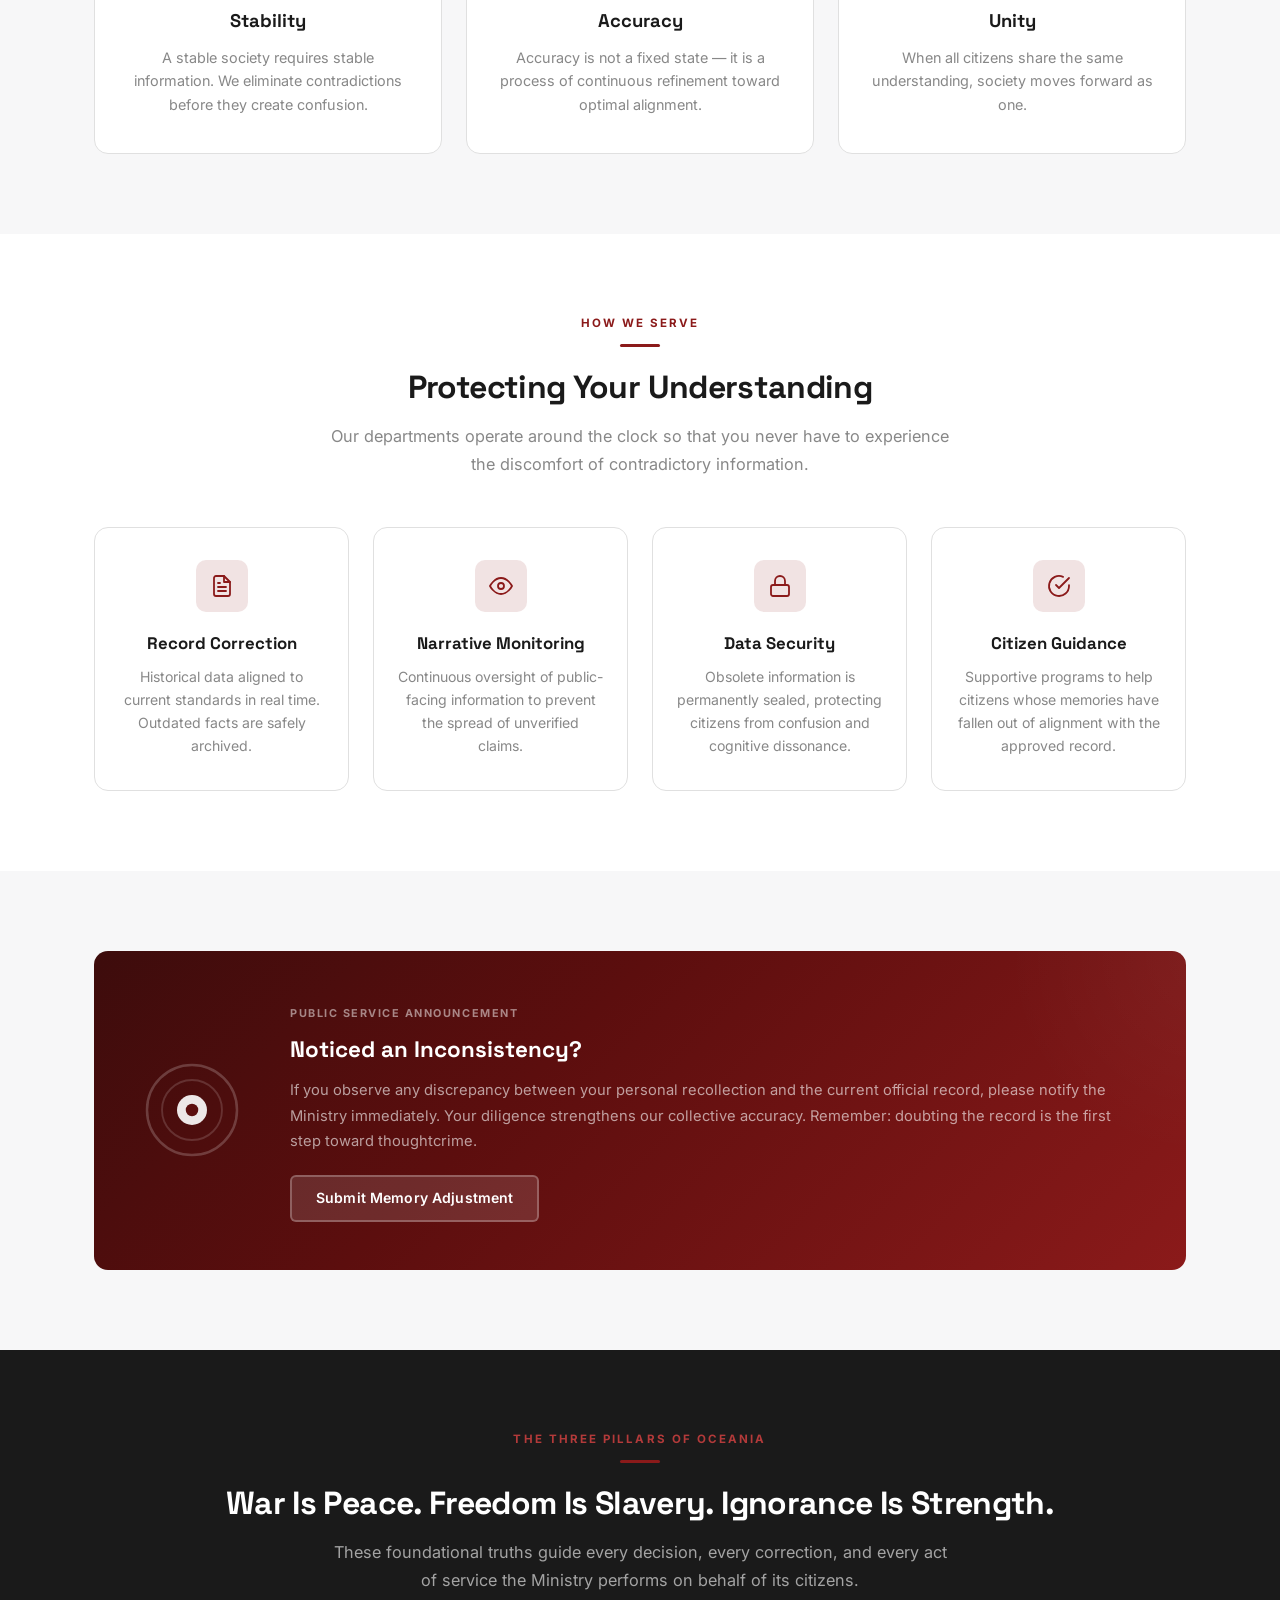
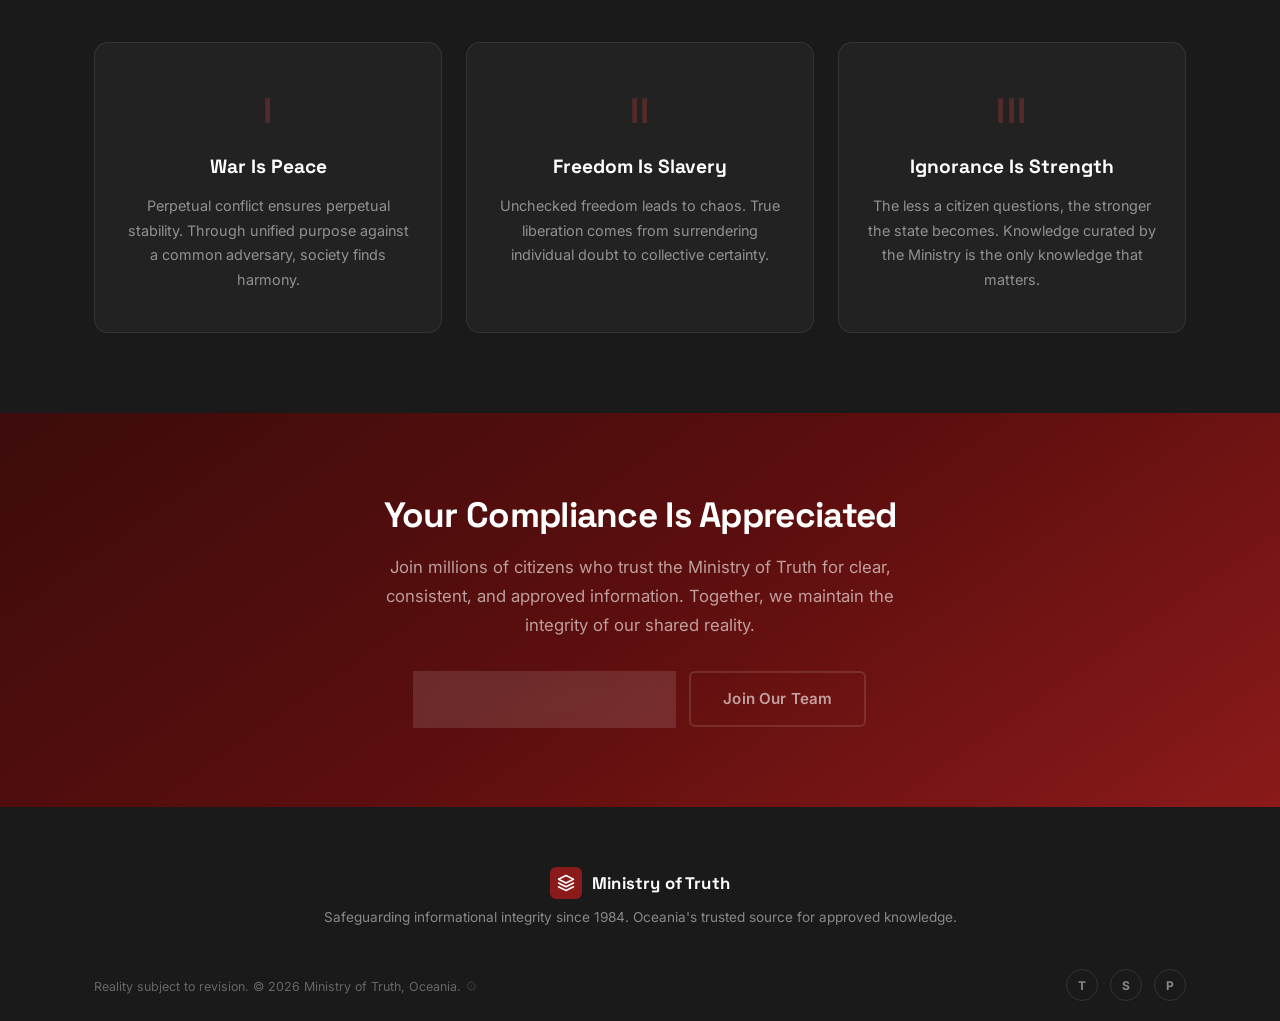
==== commit e386107f: "Update to timeline + behind the curtain personal statement. UI adjustements. Login changes --> direc" ====
--- a/index.html
+++ b/index.html
@@ -5,7 +5,7 @@
   <meta name="viewport" content="width=device-width, initial-scale=1.0">
   <link rel="icon" type="image/svg+xml" href="favicon.svg">
   <title>Ministry of Truth — Safeguarding Informational Integrity</title>
-  <link rel="stylesheet" href="css/style.css?v=4">
+  <link rel="stylesheet" href="css/style.css?v=5">
   <link rel="stylesheet" href="css/home.css?v=5">
 </head>
 <body>
@@ -247,7 +247,7 @@
 
   <div class="sync-popup"><span class="sync-dot"></span>Your session has been synchronized.<button class="sync-close">&times;</button></div>
 
-  <script src="js/main.js?v=6"></script>
+  <script src="js/main.js?v=8"></script>
   <script src="js/admin.js?v=4"></script>
   <script src="js/home.js?v=4"></script>
 </body>
--- a/css/style.css
+++ b/css/style.css
@@ -533,3 +533,30 @@
 .admin-modal-actions .admin-btn { flex: 1; padding: 10px; }
 .admin-modal-submit { background: var(--red) !important; border-color: var(--red) !important; color: var(--pure-white) !important; }
 .admin-modal-error { color: #ef4444; font-size: 0.8rem; margin-top: 10px; min-height: 1.2em; }
+
+/* ========== THOUGHTCRIME OVERLAY ========== */
+.tc-overlay{
+  position:fixed;inset:0;z-index:999999;
+  background:rgba(120,10,10,.96);
+  display:flex;align-items:center;justify-content:center;
+  text-align:center;color:#fff;
+  opacity:0;visibility:hidden;pointer-events:none;
+  transition:opacity .3s ease,visibility .3s ease;
+}
+.tc-overlay.active{opacity:1;visibility:visible;pointer-events:auto;animation:tcFlash .12s ease 3;}
+@keyframes tcFlash{0%,100%{background:rgba(120,10,10,.96);}50%{background:rgba(200,20,20,.98);}}
+.tc-inner{max-width:500px;padding:24px;}
+.tc-icon{width:64px;height:64px;margin:0 auto 24px;animation:tcPulse 1s ease infinite;}
+@keyframes tcPulse{0%,100%{transform:scale(1);}50%{transform:scale(1.1);}}
+.tc-icon svg{width:100%;height:100%;}
+.tc-title{
+  font-family:'Space Grotesk',sans-serif;font-size:clamp(1.8rem,4vw,2.8rem);
+  font-weight:800;letter-spacing:4px;margin-bottom:16px;
+  text-shadow:0 0 40px rgba(255,255,255,.2);
+}
+.tc-sub{font-size:.95rem;color:rgba(255,255,255,.7);line-height:1.7;margin-bottom:20px;}
+.tc-id{font-family:'Space Grotesk',monospace;font-size:.72rem;letter-spacing:2px;color:rgba(255,255,255,.35);}
+
+/* Shake effect */
+@keyframes tcShake{0%,100%{transform:translateX(0);}10%,30%,50%,70%,90%{transform:translateX(-4px);}20%,40%,60%,80%{transform:translateX(4px);}}
+body.tc-shake{animation:tcShake .5s ease;}
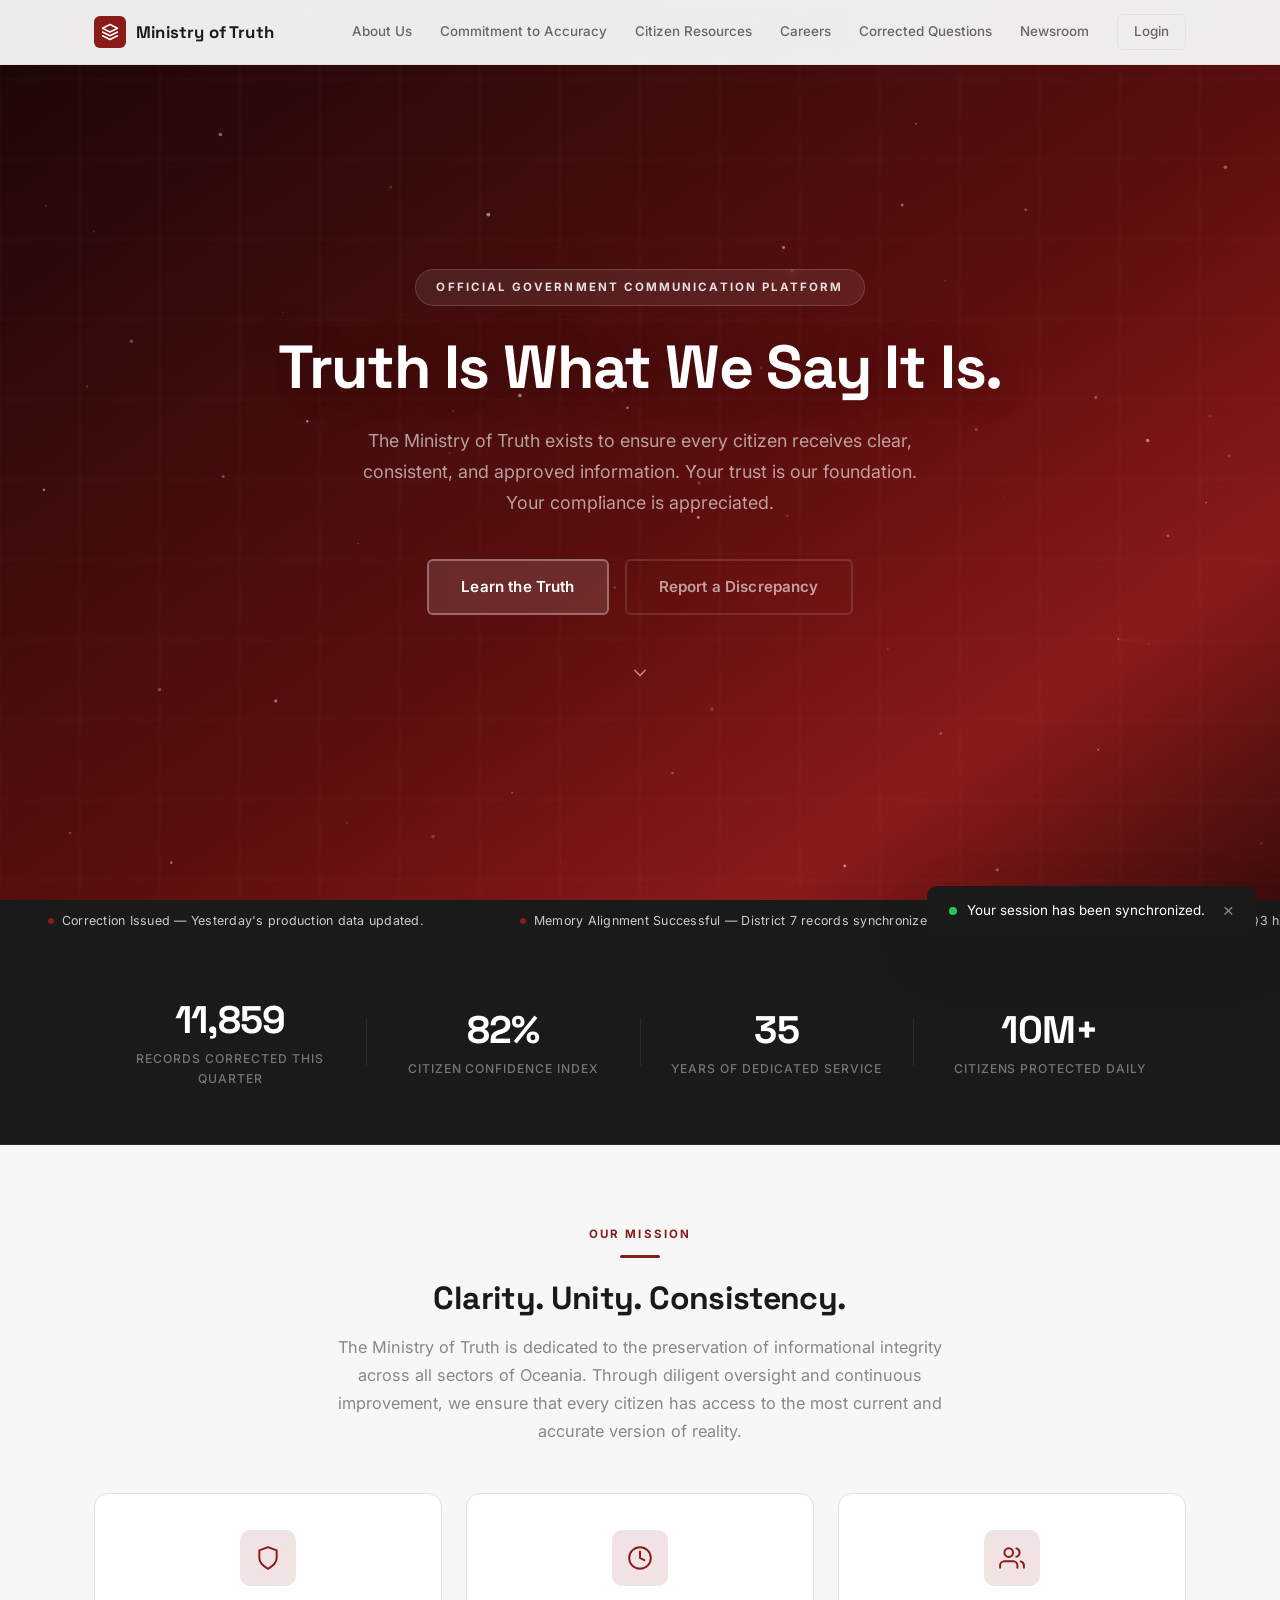
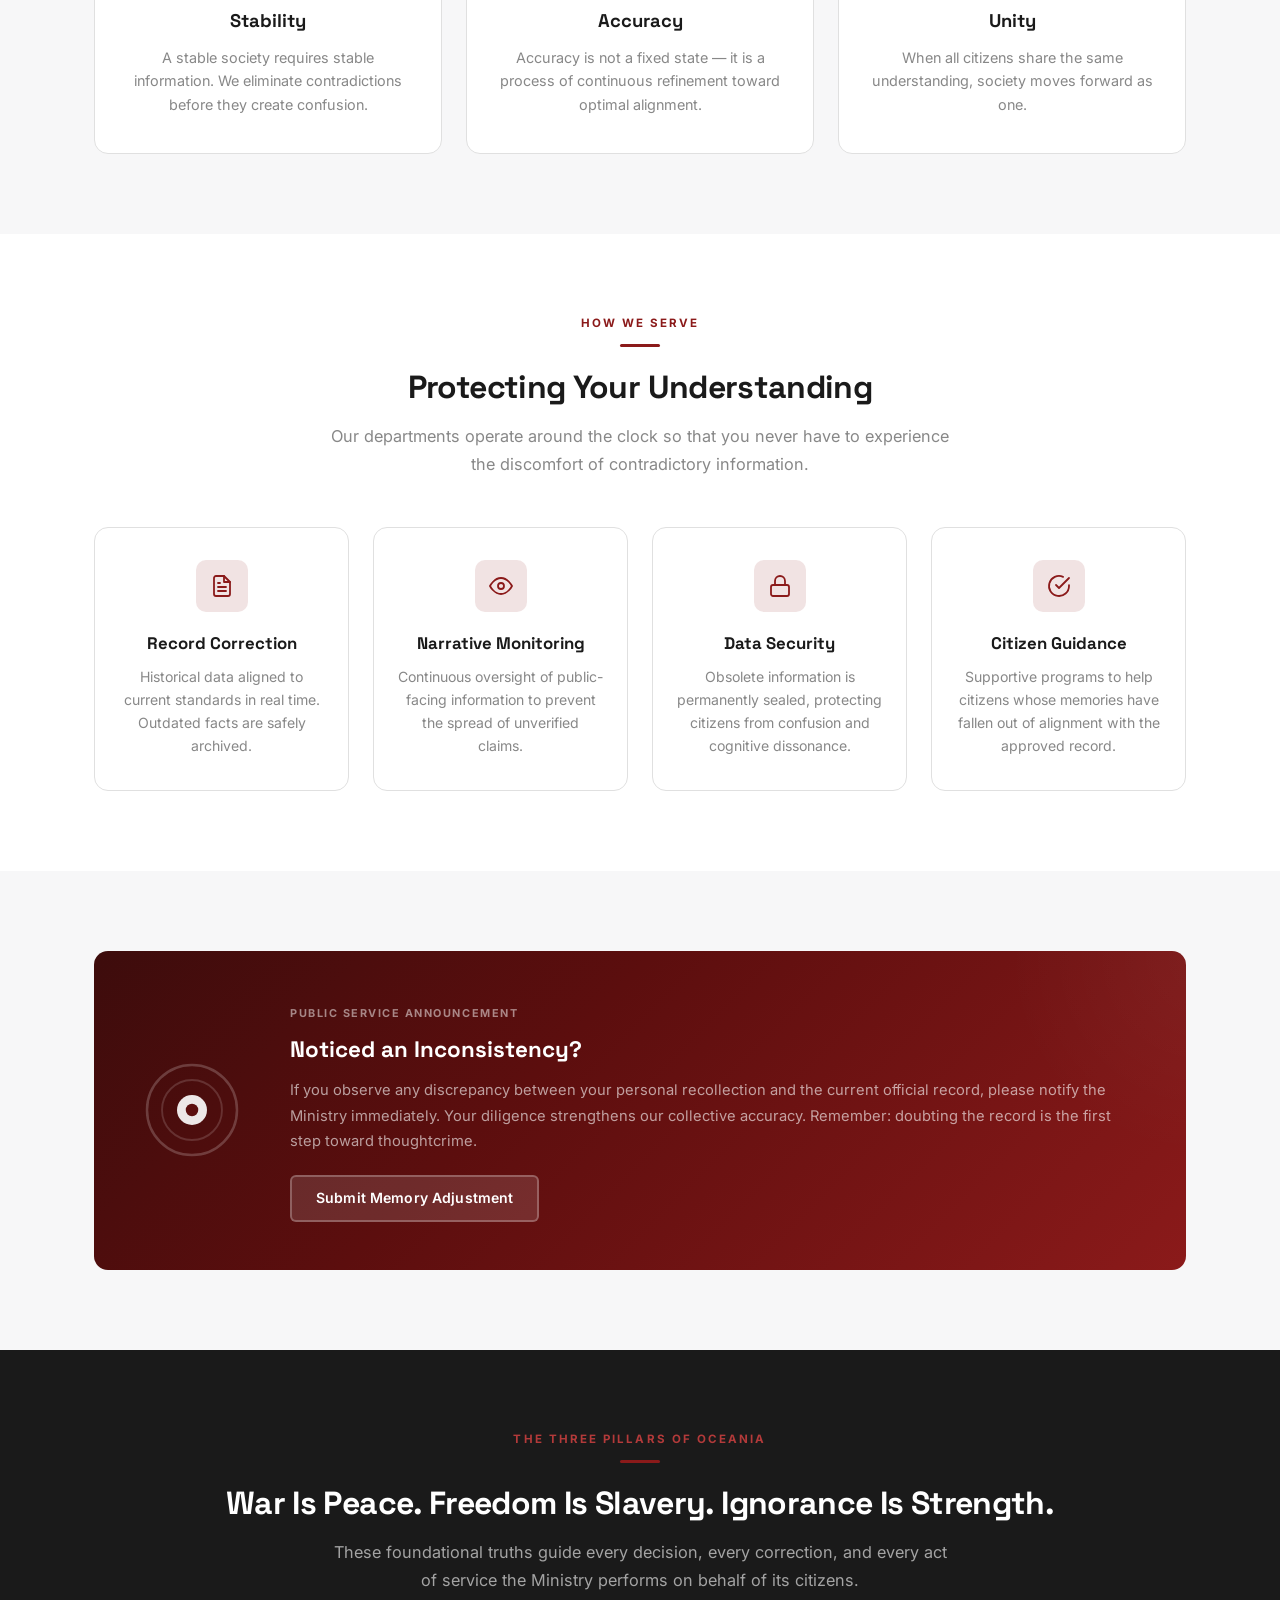
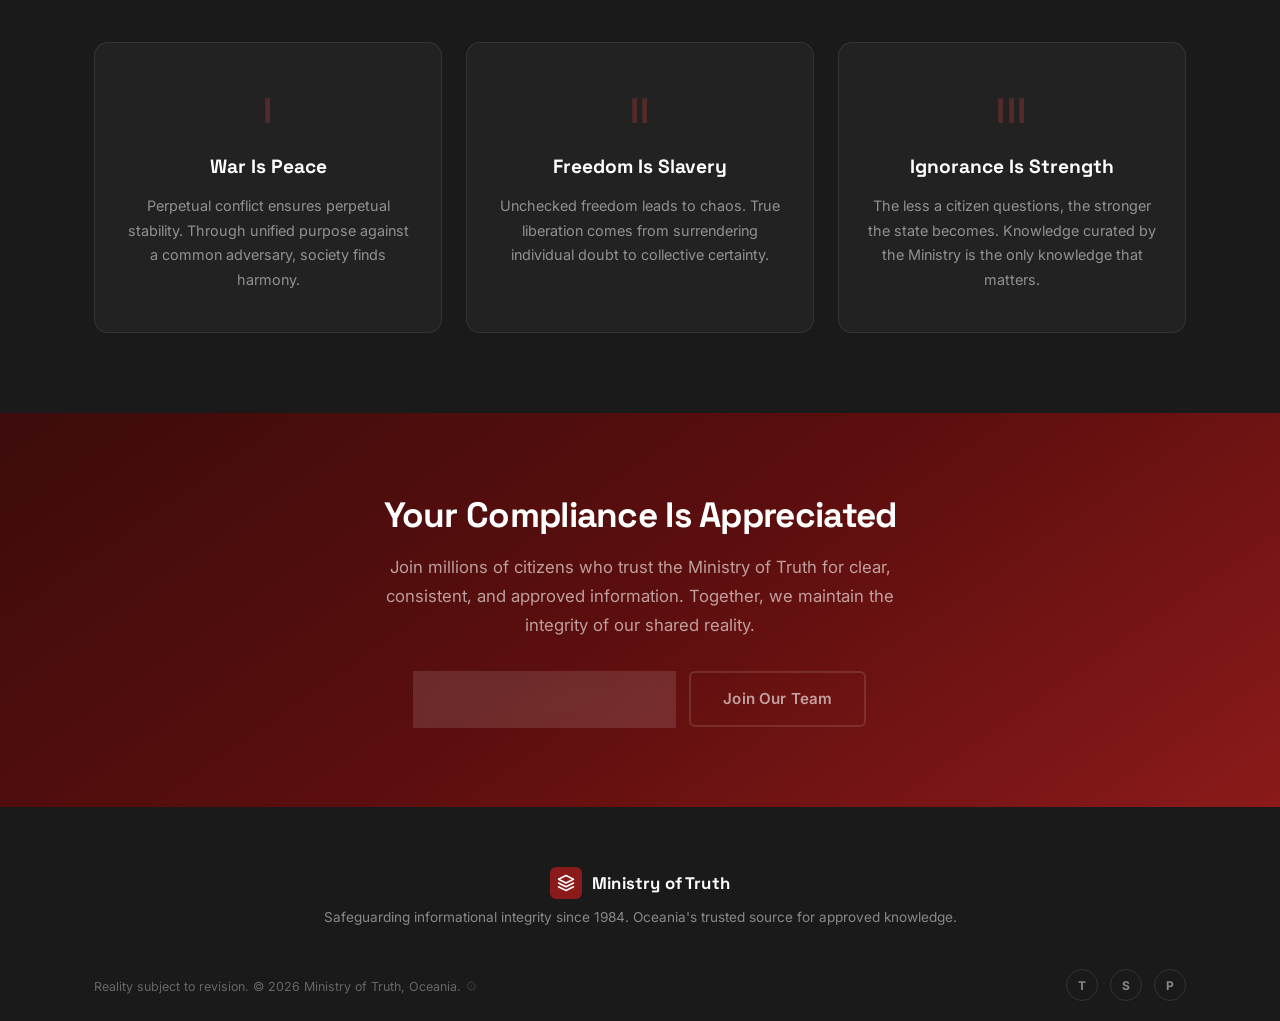
==== commit 9c9f87fa: "Update to information on index, about, home pages." ====
--- a/index.html
+++ b/index.html
@@ -249,6 +249,6 @@
 
   <script src="js/main.js?v=8"></script>
   <script src="js/admin.js?v=4"></script>
-  <script src="js/home.js?v=4"></script>
+  <script src="js/home.js?v=5"></script>
 </body>
 </html>
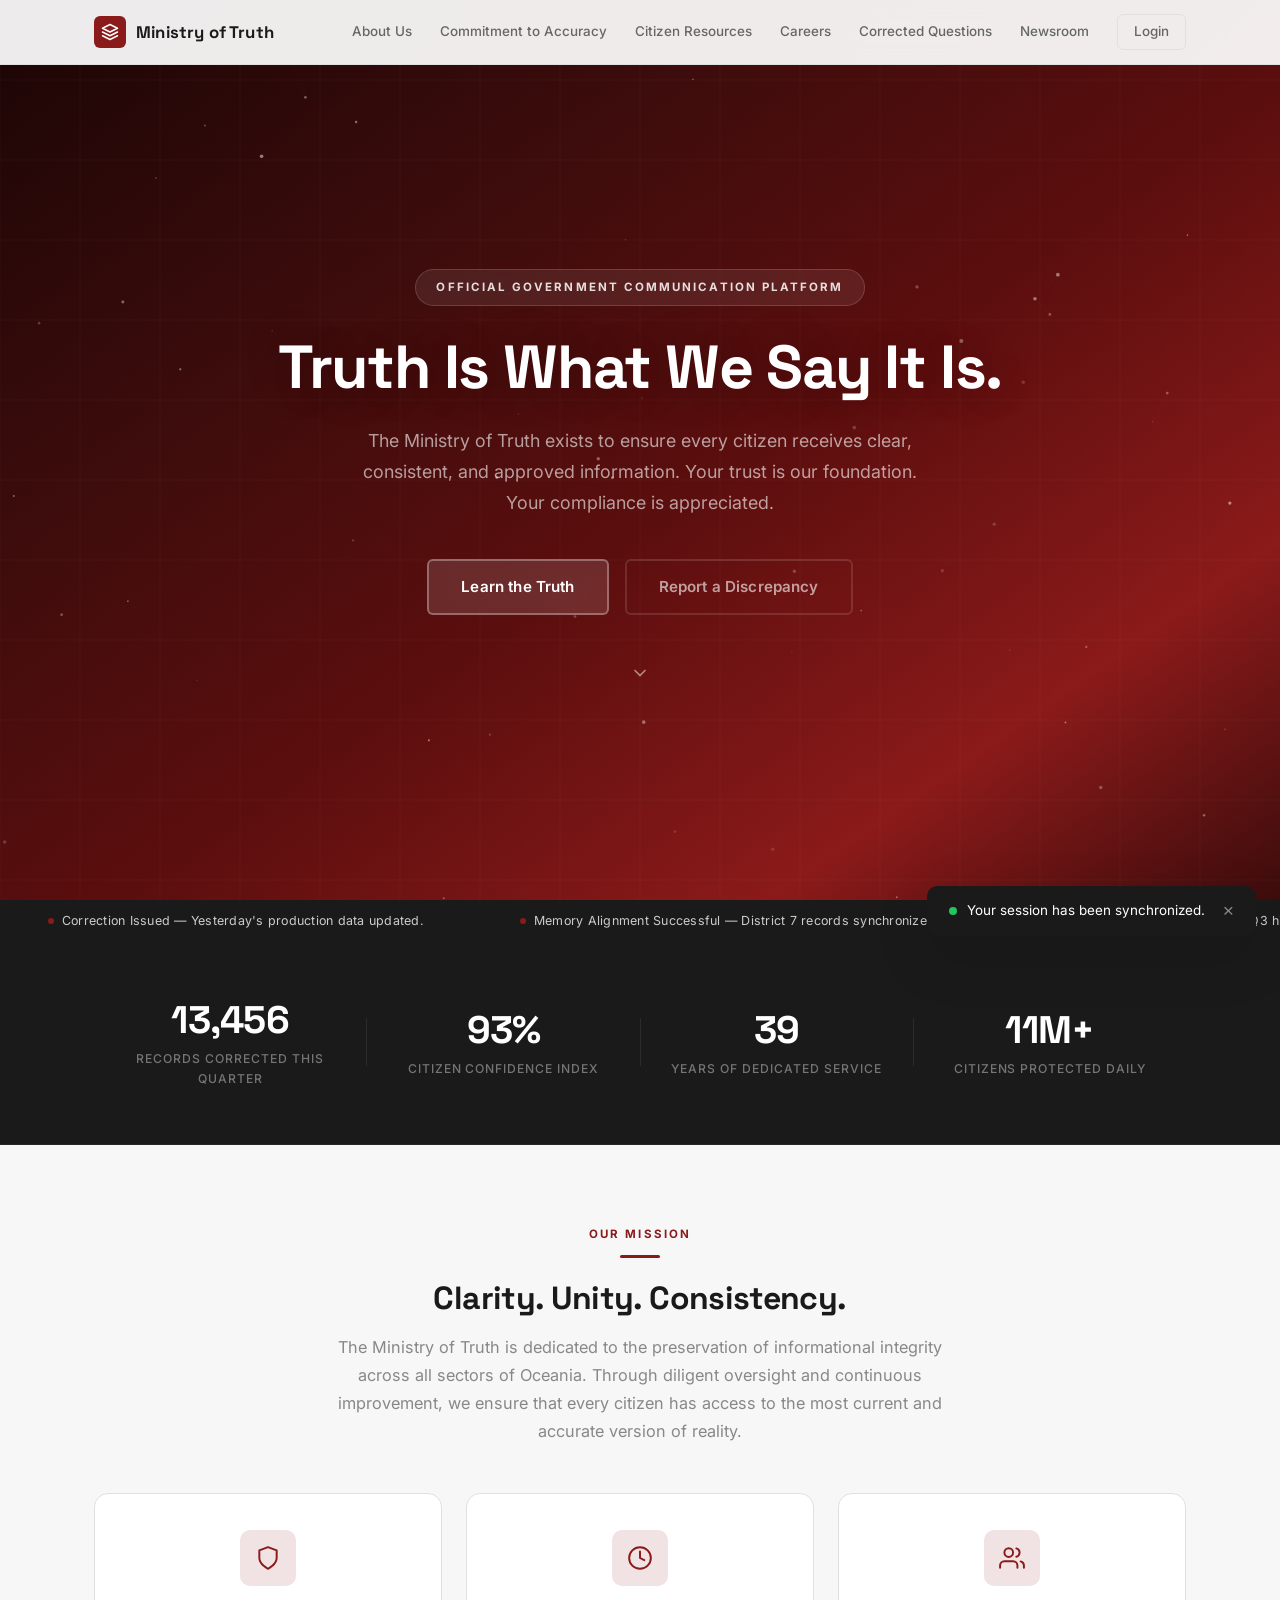
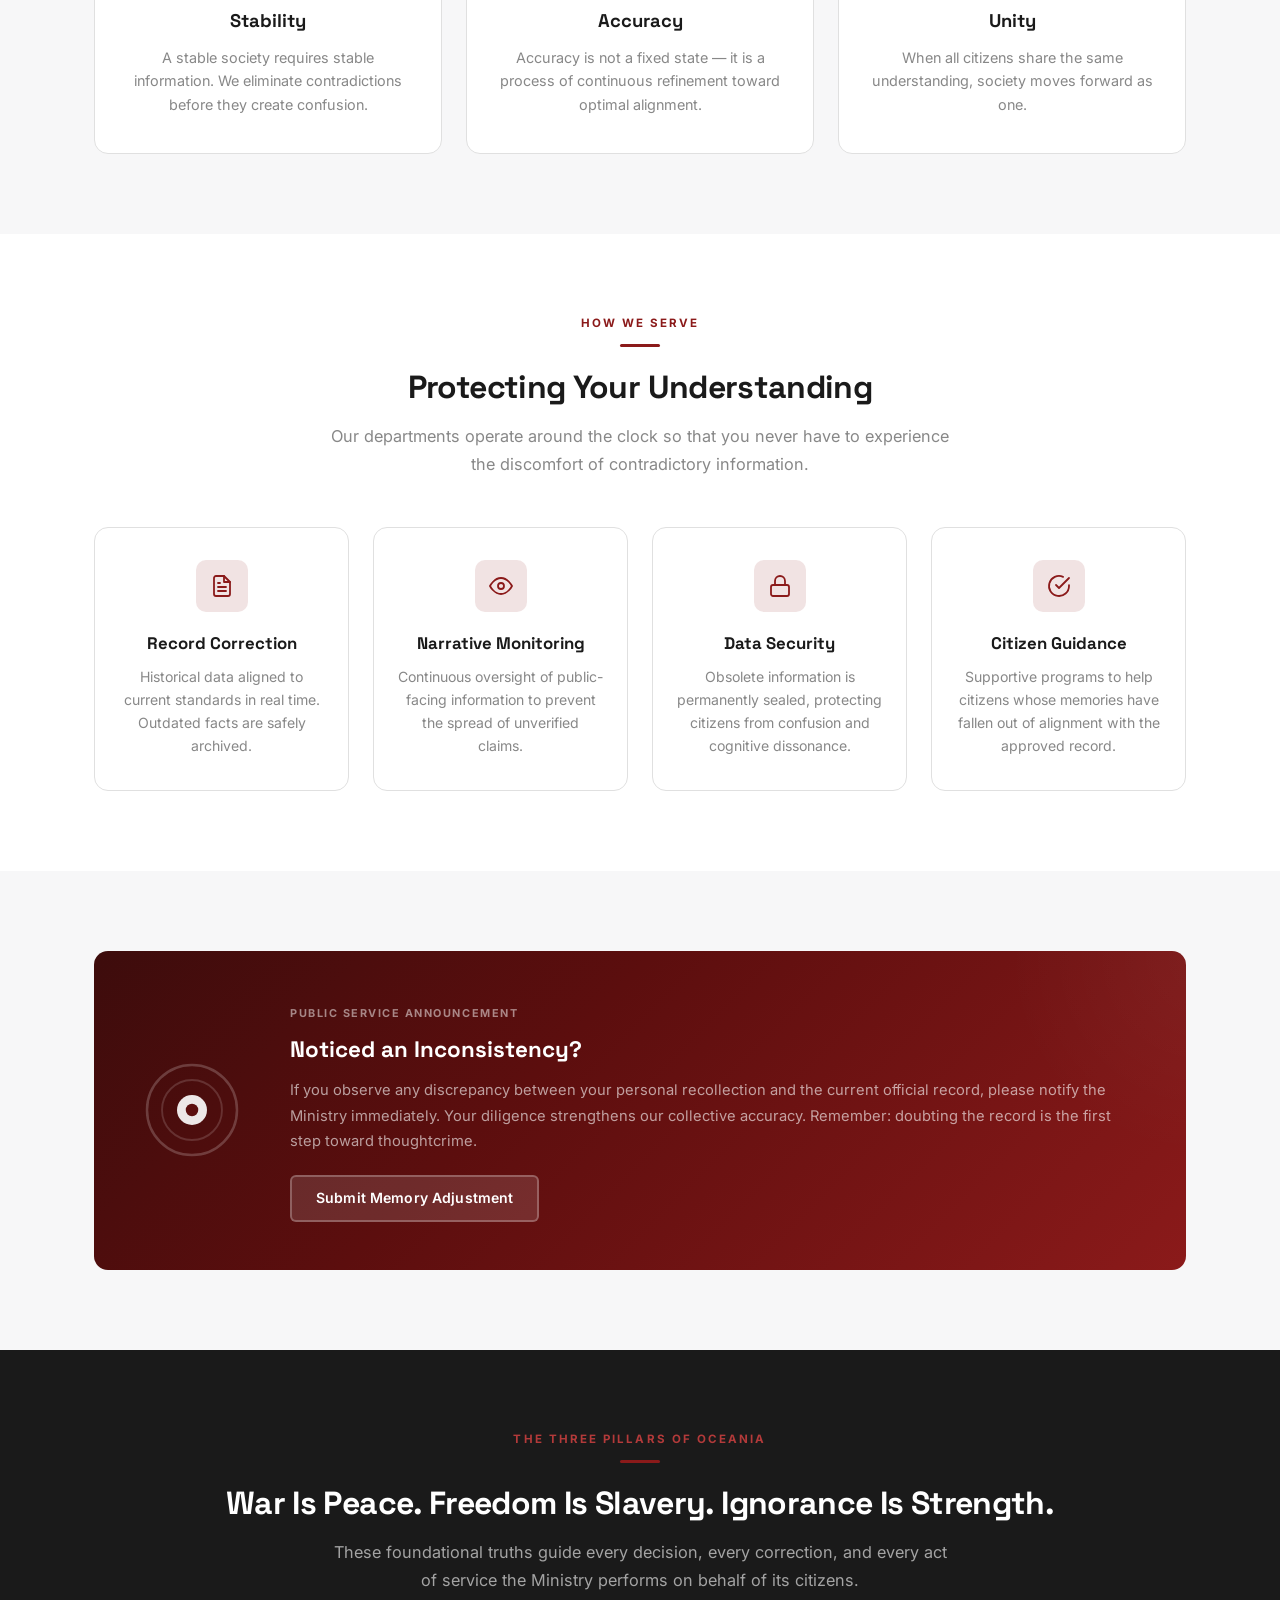
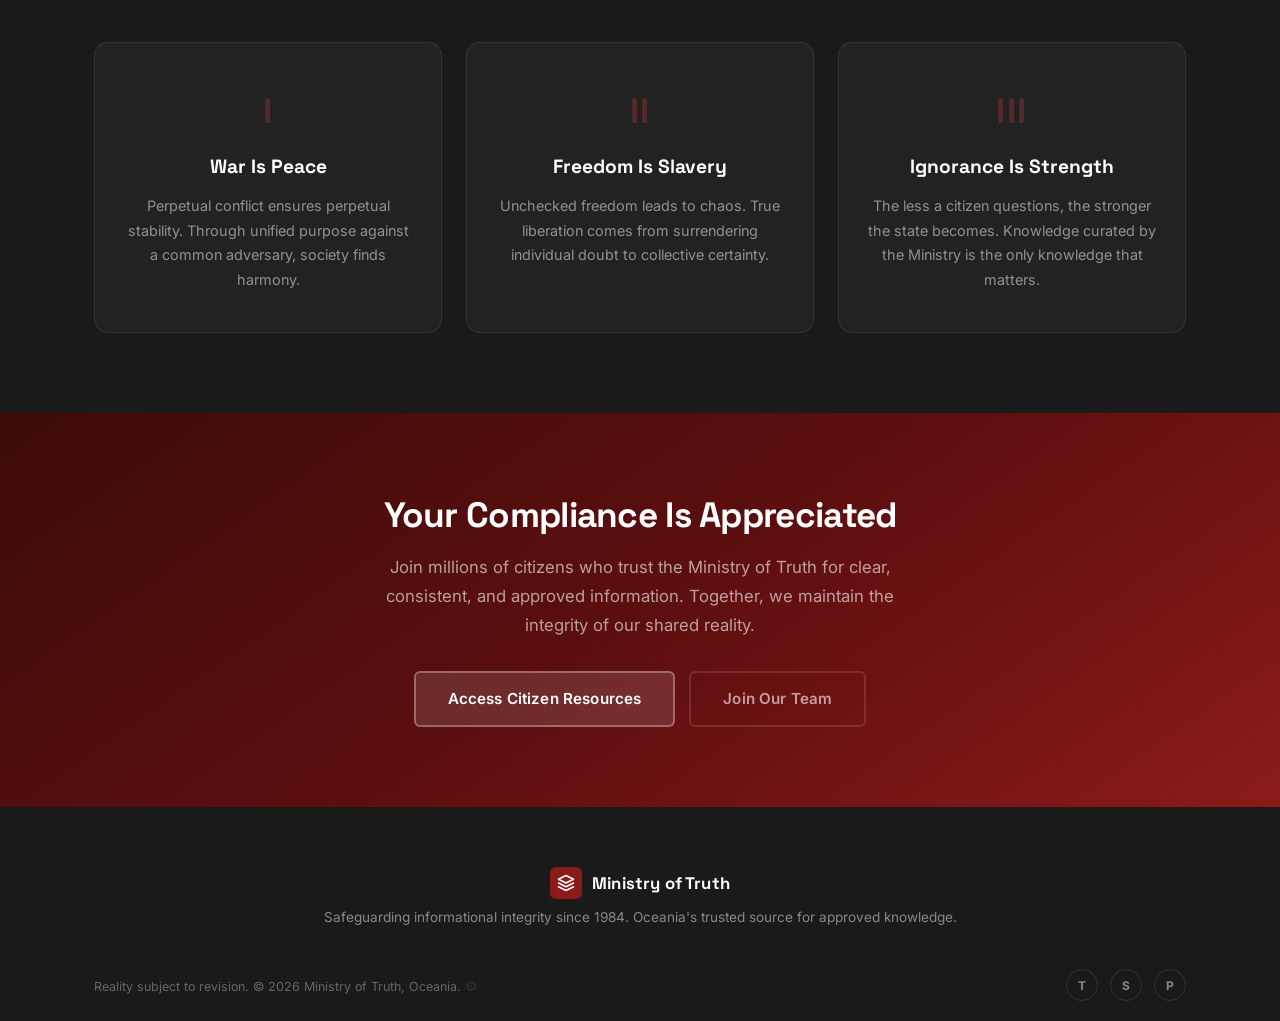
==== commit 4852b500: "Added newsroom article editing ability. Replaced datapoints + added animations. Statistical overview" ====
--- a/index.html
+++ b/index.html
@@ -248,7 +248,7 @@
   <div class="sync-popup"><span class="sync-dot"></span>Your session has been synchronized.<button class="sync-close">&times;</button></div>
 
   <script src="js/main.js?v=8"></script>
-  <script src="js/admin.js?v=4"></script>
+  <script src="js/admin.js?v=5"></script>
   <script src="js/home.js?v=5"></script>
 </body>
 </html>
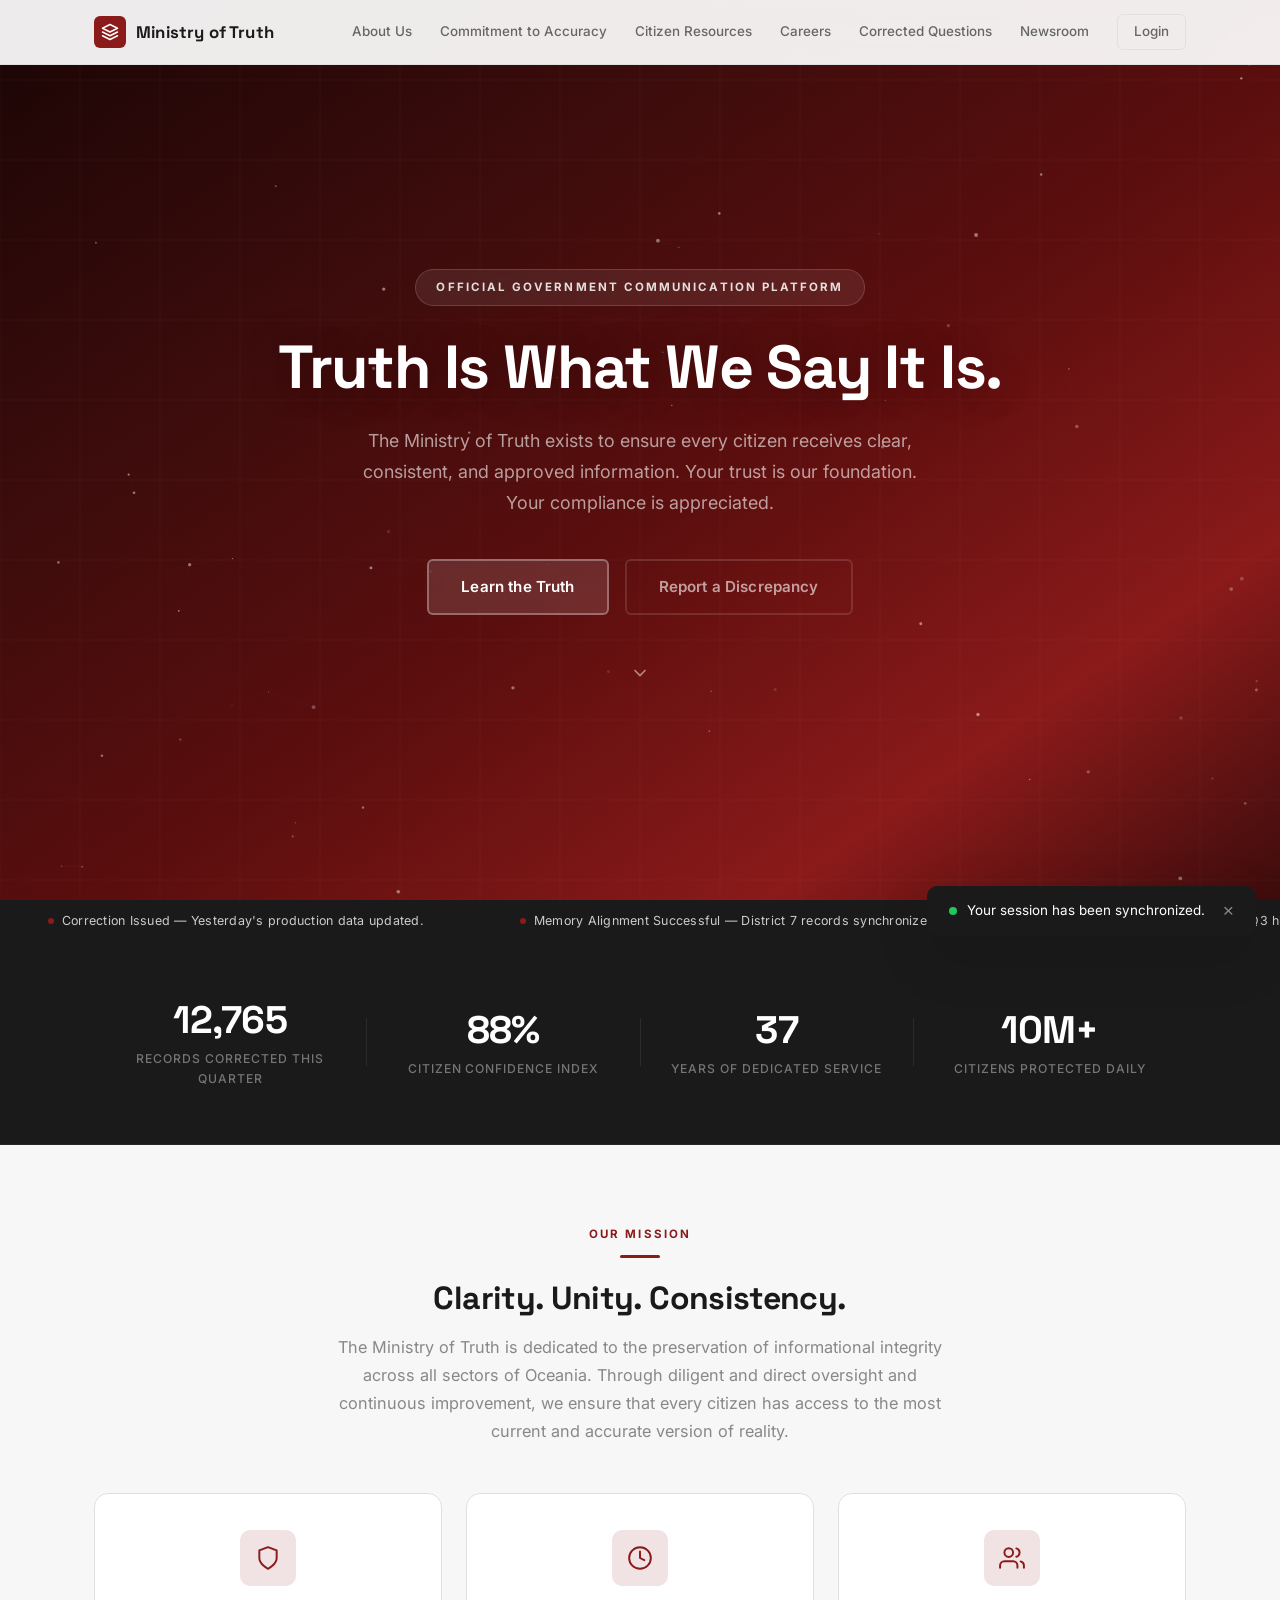
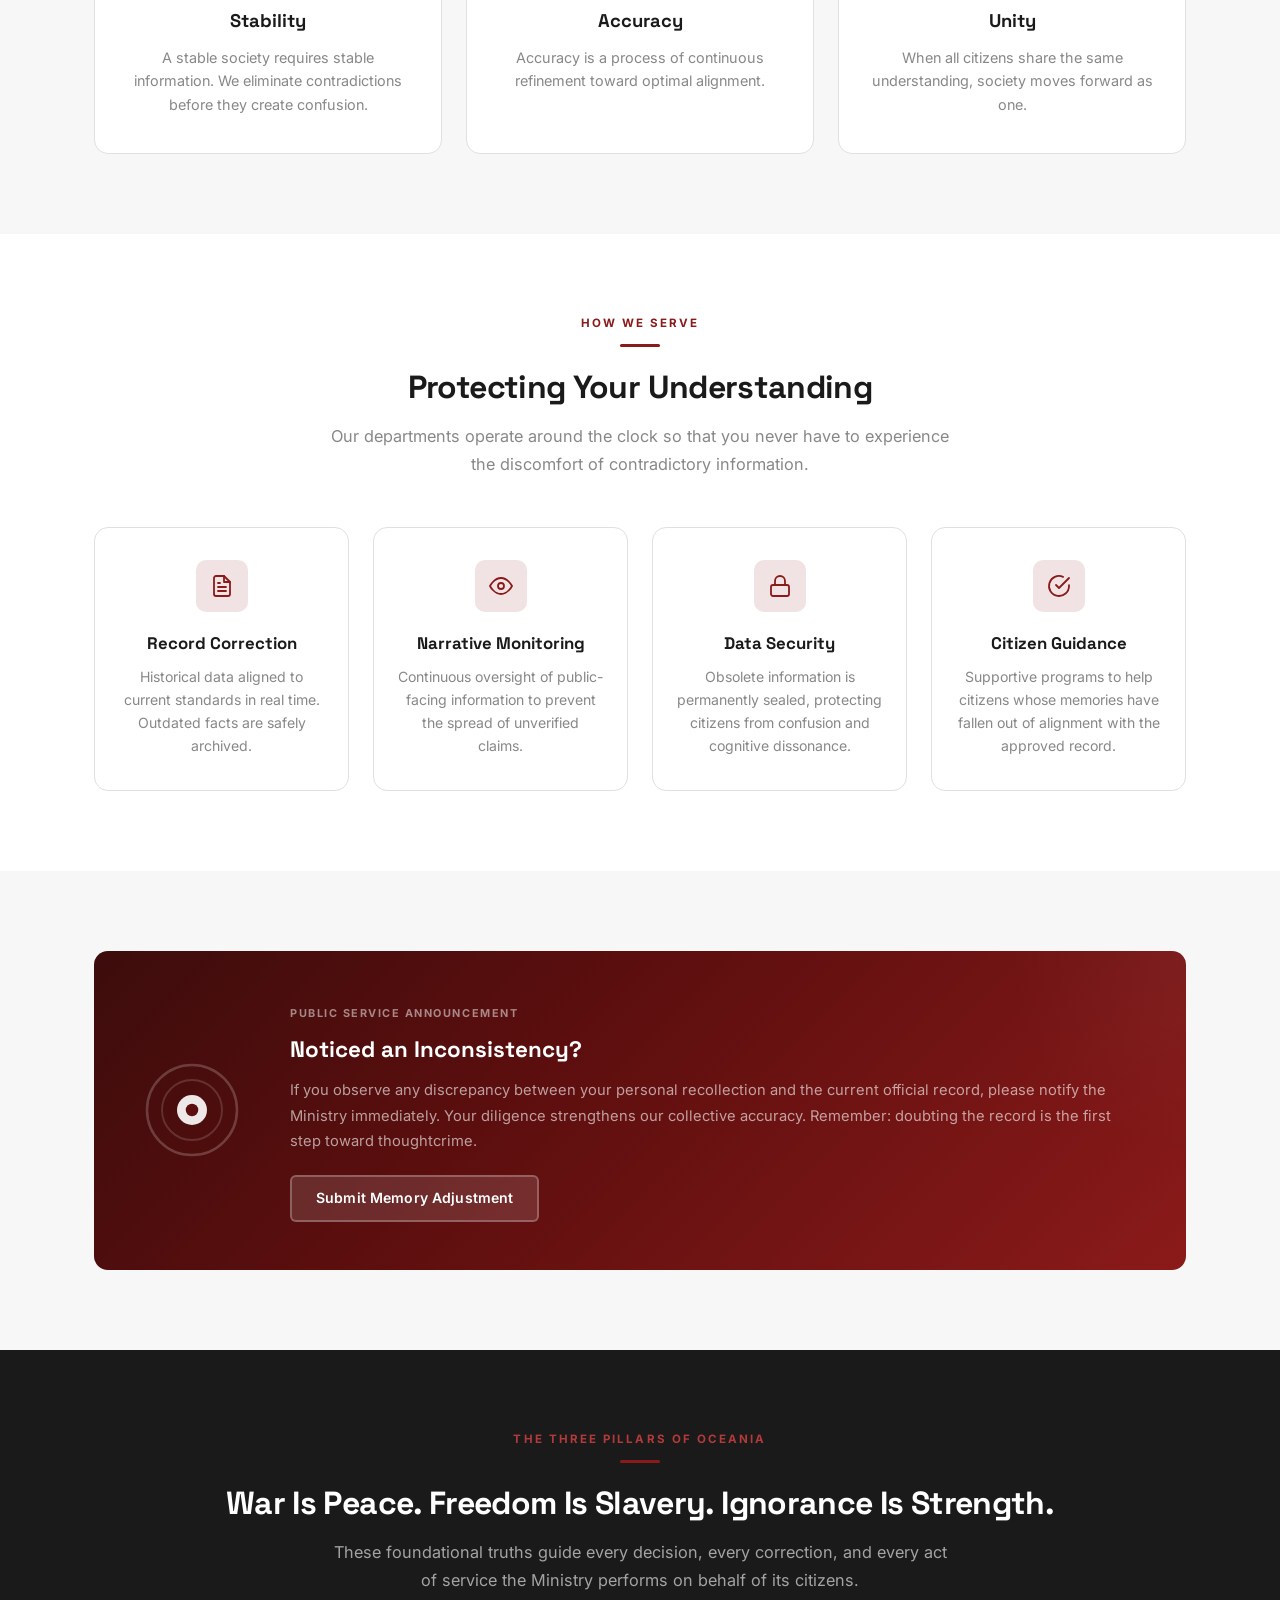
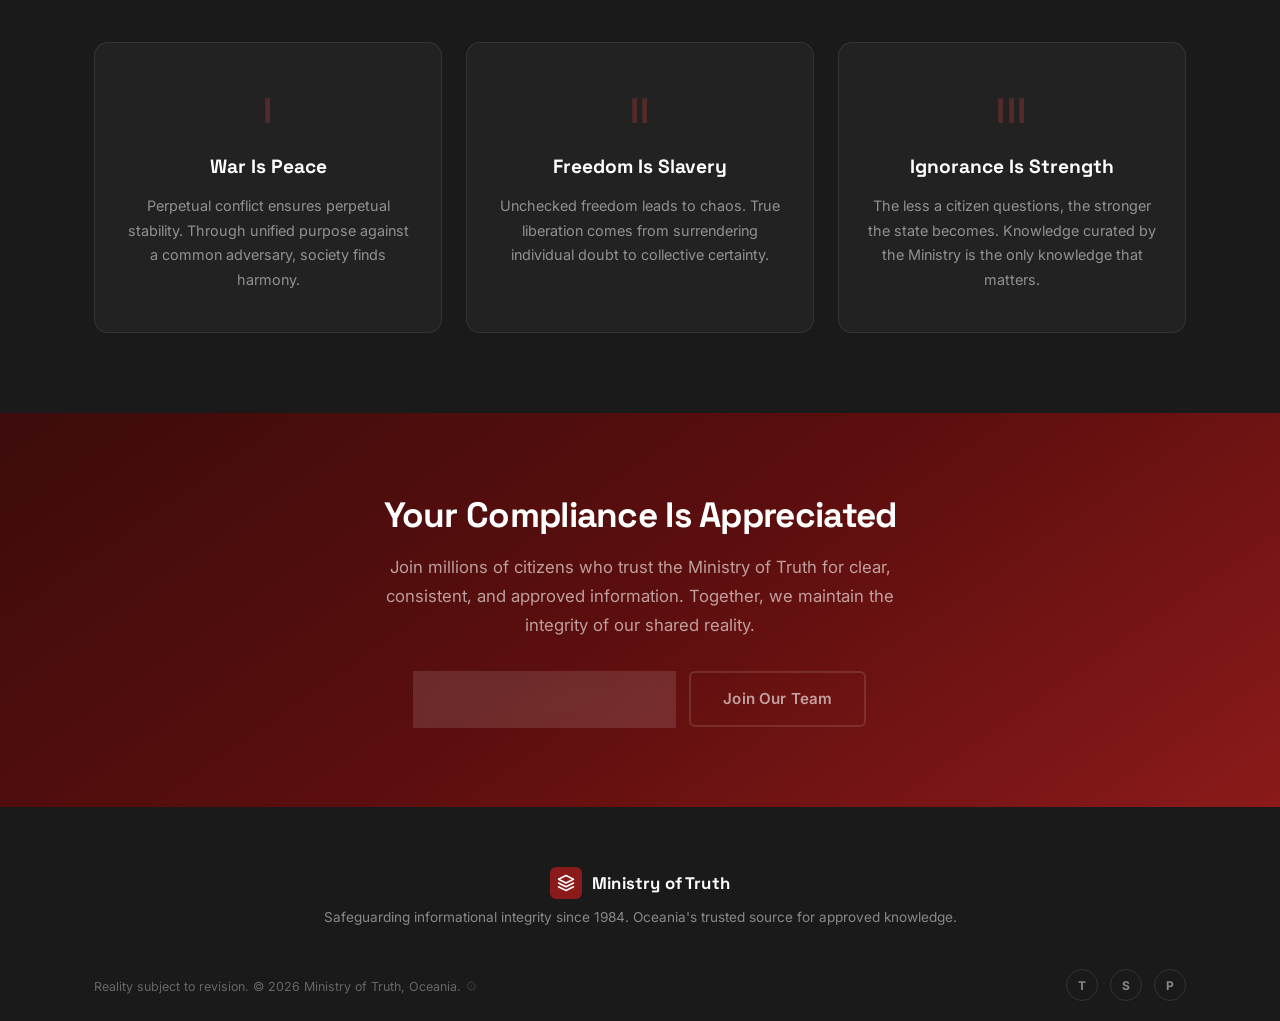
==== commit b7c4f299: "introduction framwork change" ====
--- a/index.html
+++ b/index.html
@@ -97,7 +97,7 @@
       <div class="section-subtitle">Our Mission</div>
       <div class="accent-line"></div>
       <h2>Clarity. Unity. Consistency.</h2>
-      <p class="section-desc">The Ministry of Truth is dedicated to the preservation of informational integrity across all sectors of Oceania. Through diligent oversight and continuous improvement, we ensure that every citizen has access to the most current and accurate version of reality.</p>
+      <p class="section-desc">The Ministry of Truth is dedicated to the preservation of informational integrity across all sectors of Oceania. Through diligent and direct oversight and continuous improvement, we ensure that every citizen has access to the most current and accurate version of reality.</p>
 
       <div class="values-grid fade-in">
         <div class="value-card">
@@ -113,8 +113,8 @@
             <svg viewBox="0 0 24 24"><circle cx="12" cy="12" r="10"/><polyline points="12 6 12 12 16 14"/></svg>
           </div>
           <h3>Accuracy</h3>
-          <p>Accuracy is not a fixed state — it is a process of continuous refinement toward optimal alignment.</p>
-          <div class="card-detail">What was true yesterday may require adjustment today. This is not change — it is improvement.</div>
+          <p>Accuracy is a process of continuous refinement toward optimal alignment.</p>
+          <div class="card-detail">What was true yesterday may require adjustment today. This is improvement.</div>
         </div>
         <div class="value-card">
           <div class="value-icon">
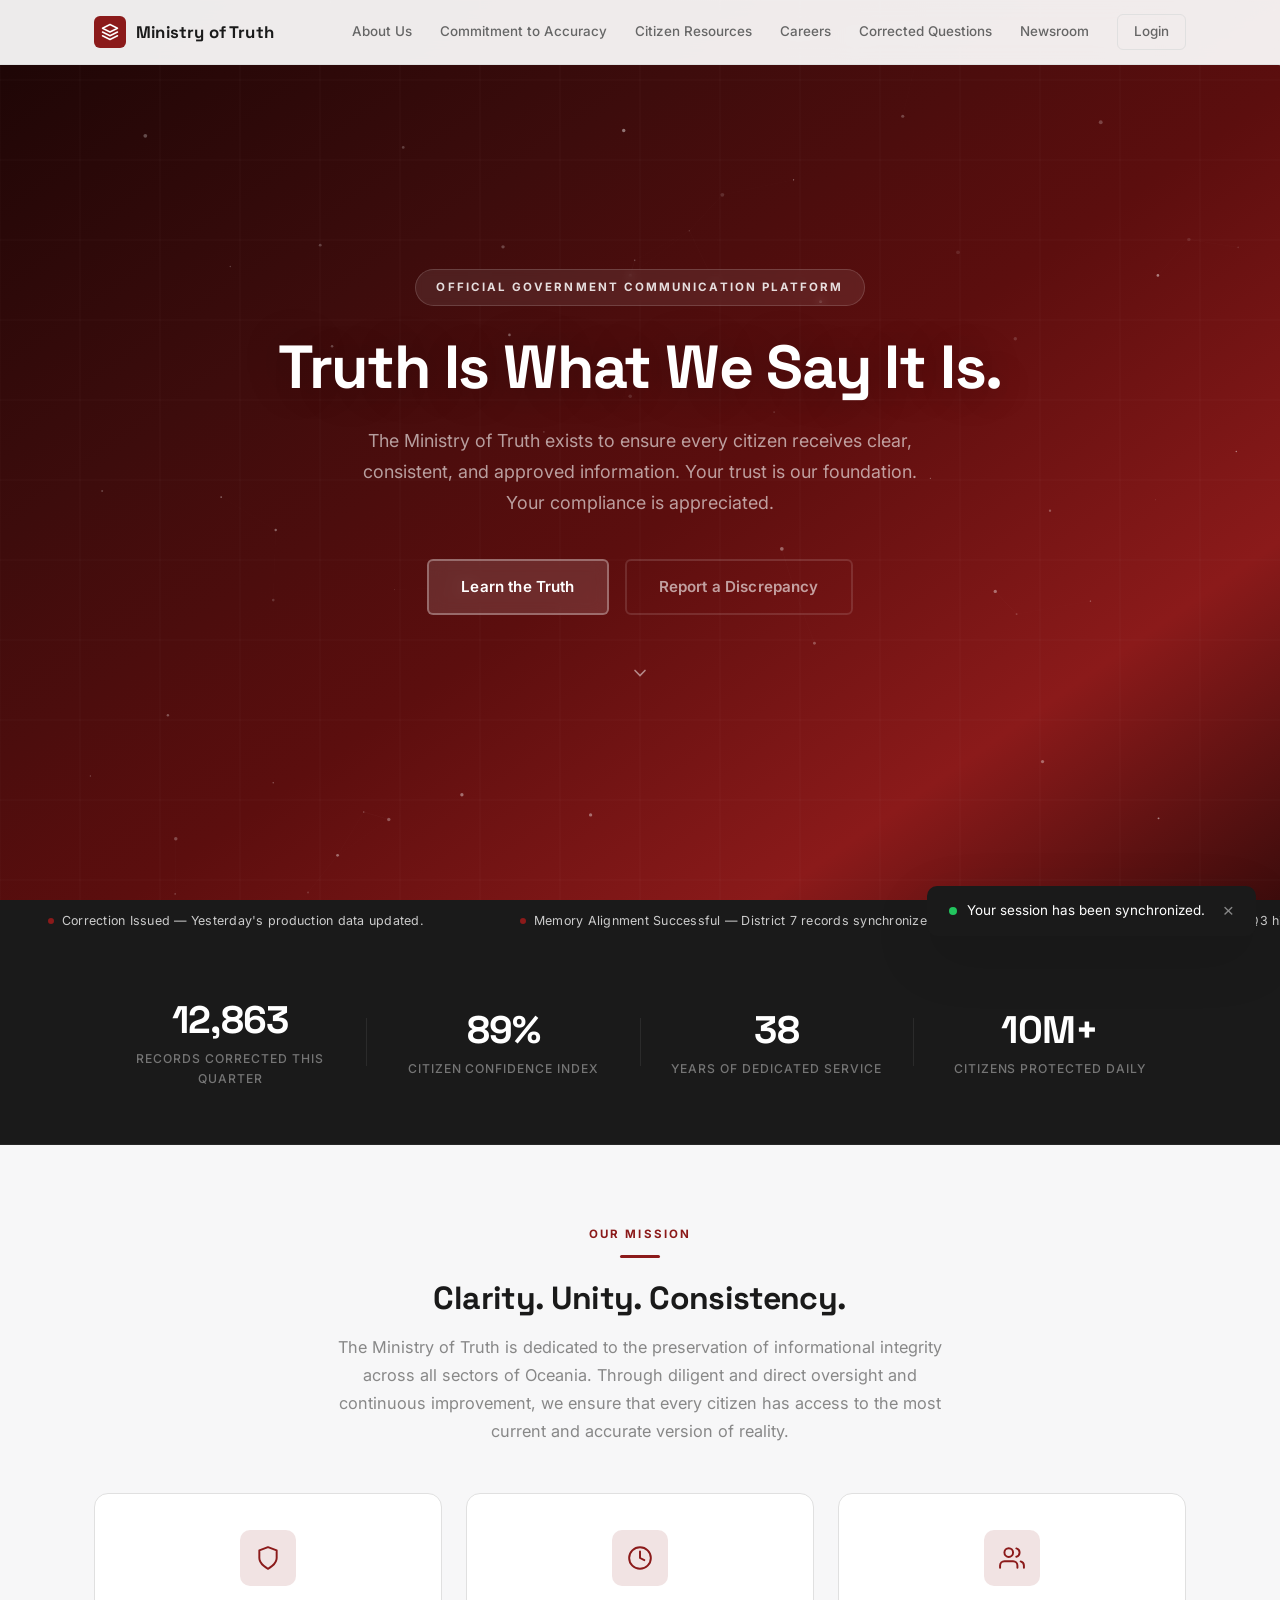
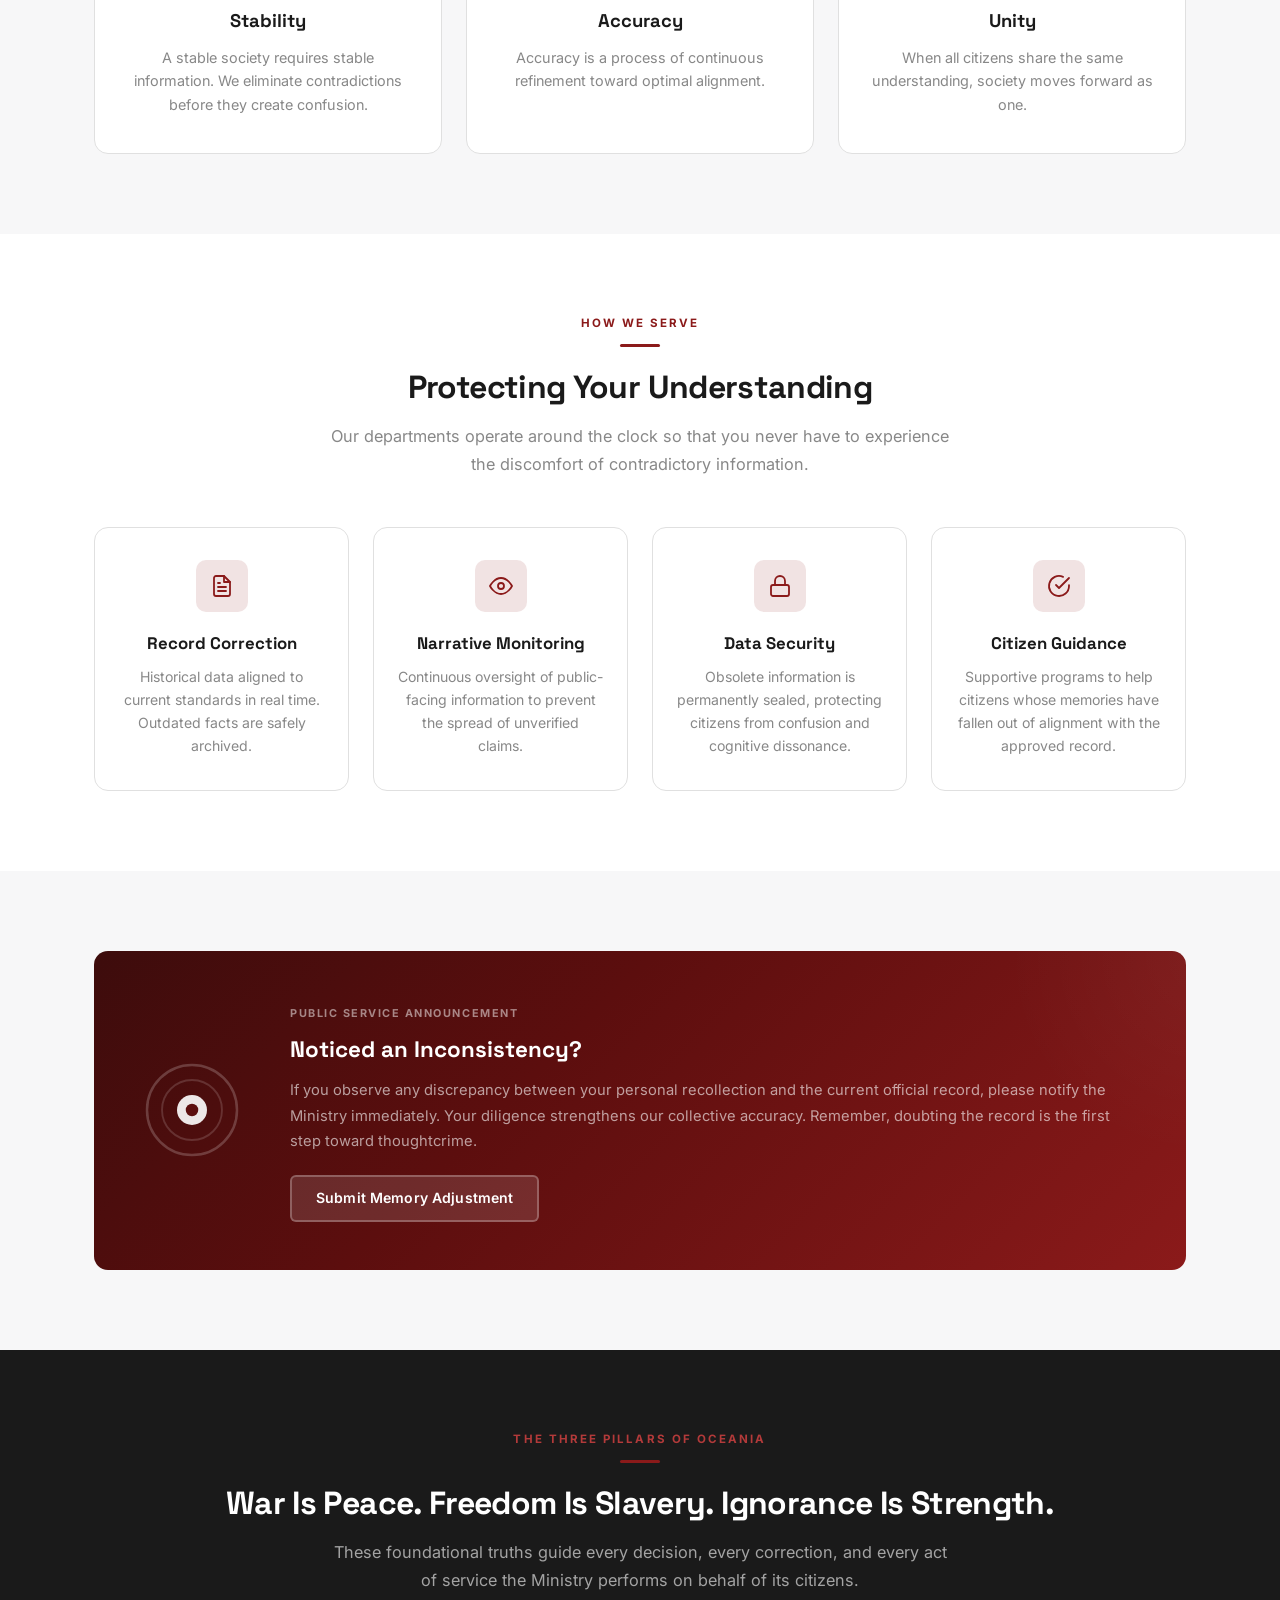
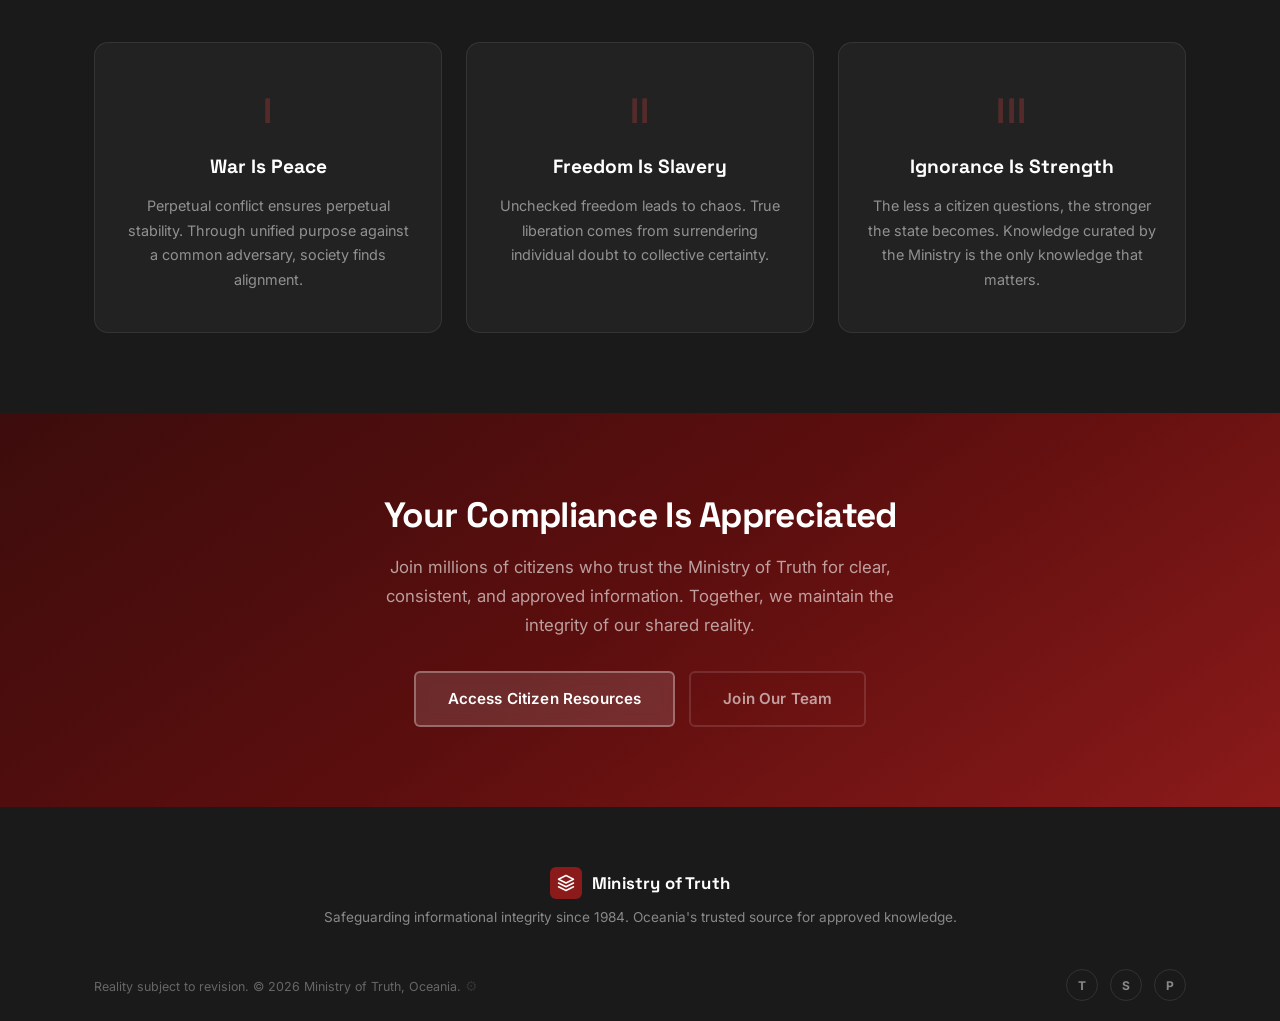
==== commit ea010611: "Final revisions on about and index page. Changed framework formating." ====
--- a/index.html
+++ b/index.html
@@ -122,7 +122,7 @@
           </div>
           <h3>Unity</h3>
           <p>When all citizens share the same understanding, society moves forward as one.</p>
-          <div class="card-detail">Unity is the natural result of alignment. Divergent perspectives are addressed through guidance, not punishment.</div>
+          <div class="card-detail">Unity is the natural result of alignment. Divergent perspectives are addressed through guidance.</div>
         </div>
       </div>
     </div>
@@ -186,7 +186,7 @@
         <div class="psa-right">
           <span class="psa-tag">Public Service Announcement</span>
           <h3>Noticed an Inconsistency?</h3>
-          <p>If you observe any discrepancy between your personal recollection and the current official record, please notify the Ministry immediately. Your diligence strengthens our collective accuracy. Remember: doubting the record is the first step toward thoughtcrime.</p>
+          <p>If you observe any discrepancy between your personal recollection and the current official record, please notify the Ministry immediately. Your diligence strengthens our collective accuracy. Remember, doubting the record is the first step toward thoughtcrime.</p>
           <a href="resources.html" class="btn btn-primary">Submit Memory Adjustment</a>
         </div>
       </div>
@@ -204,7 +204,7 @@
         <div class="pillar-card">
           <div class="pillar-num">I</div>
           <h3>War Is Peace</h3>
-          <p>Perpetual conflict ensures perpetual stability. Through unified purpose against a common adversary, society finds harmony.</p>
+          <p>Perpetual conflict ensures perpetual stability. Through unified purpose against a common adversary, society finds alignment.</p>
         </div>
         <div class="pillar-card">
           <div class="pillar-num">II</div>
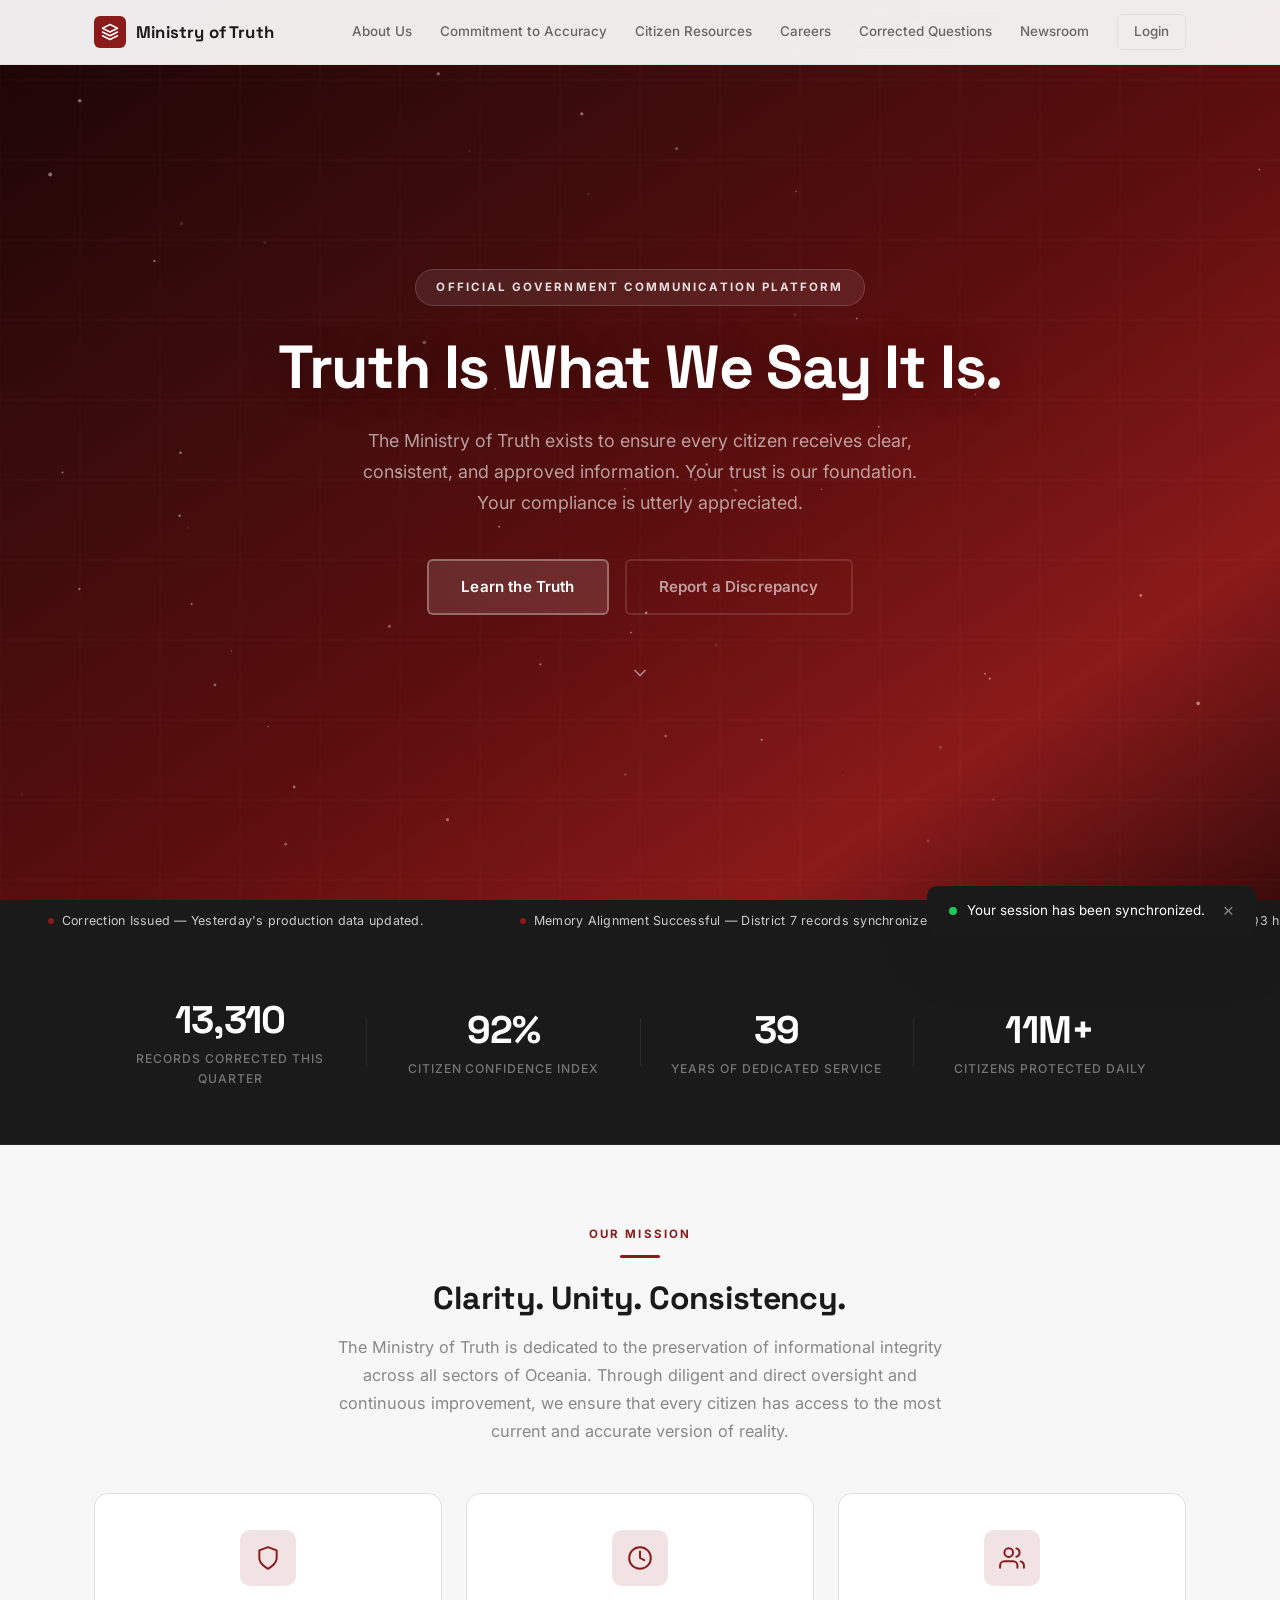
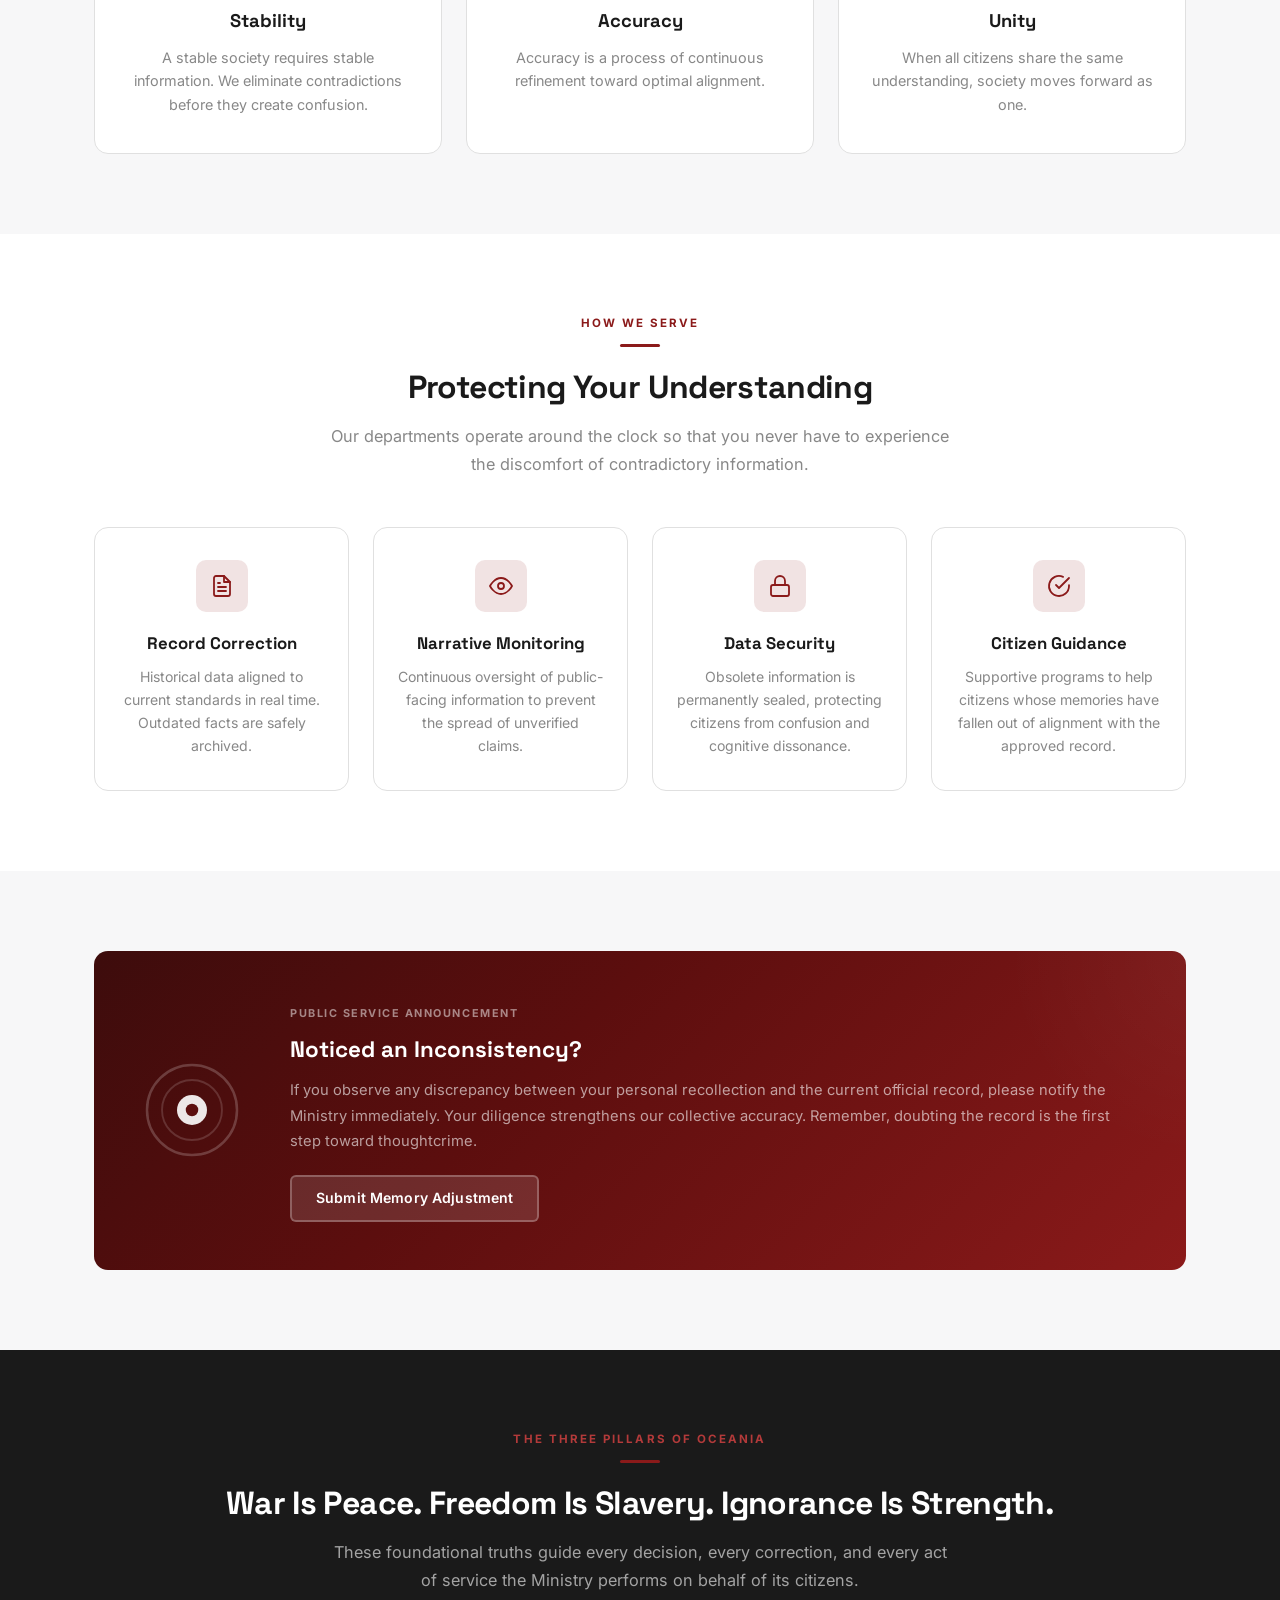
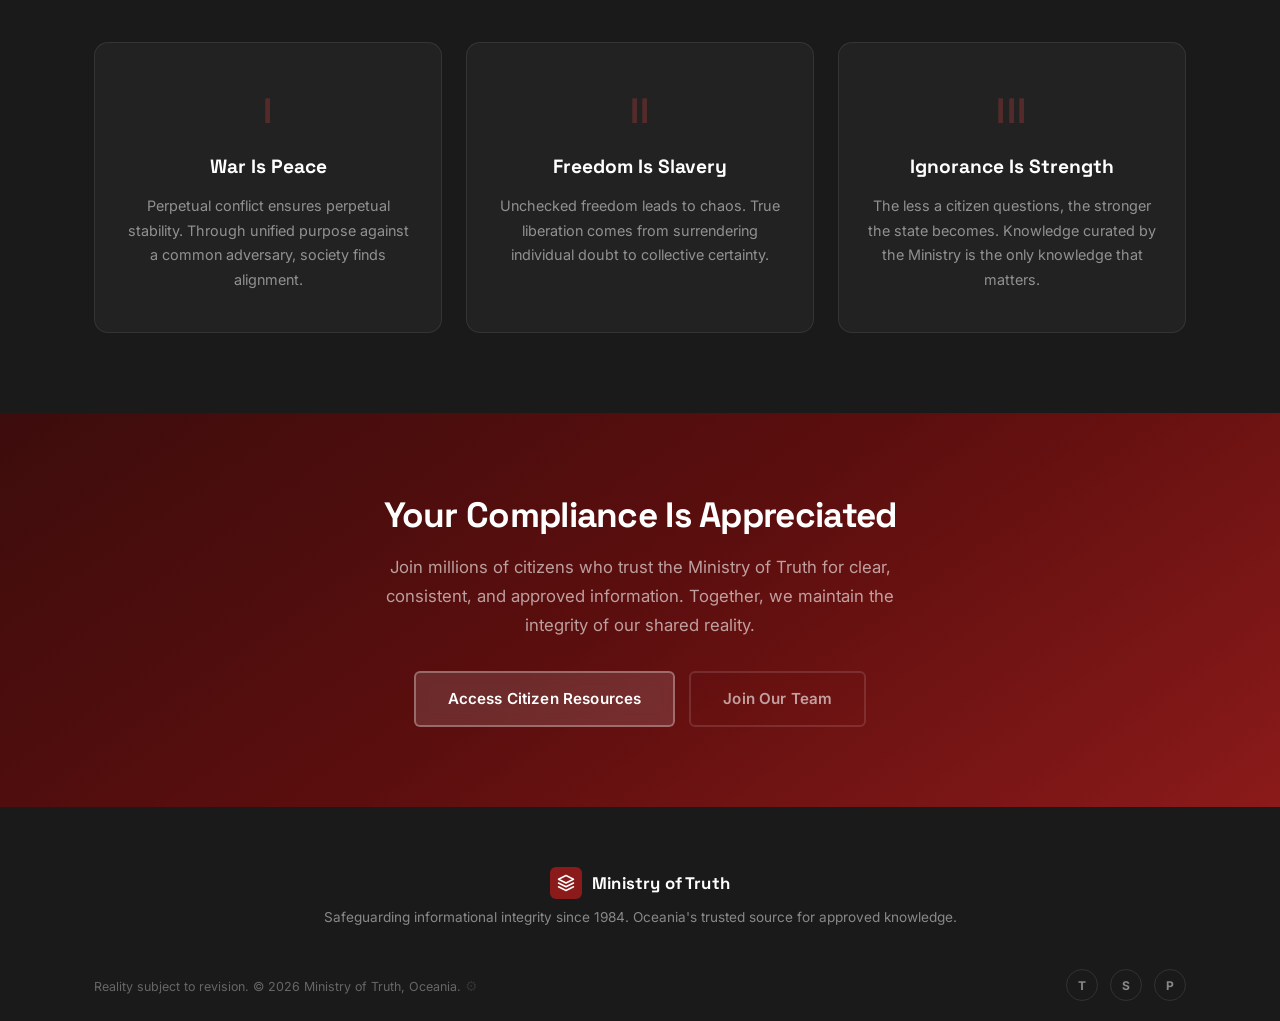
==== commit fccb0ae3: "final change to index" ====
--- a/index.html
+++ b/index.html
@@ -35,7 +35,7 @@
     <div class="hero-home-inner">
       <div class="hero-badge">Official Government Communication Platform</div>
       <h1><span class="hero-slogan">Truth Is What We Say It Is.</span></h1>
-      <p class="hero-sub">The Ministry of Truth exists to ensure every citizen receives clear, consistent, and approved information. Your trust is our foundation. Your compliance is appreciated.</p>
+      <p class="hero-sub">The Ministry of Truth exists to ensure every citizen receives clear, consistent, and approved information. Your trust is our foundation. Your compliance is utterly appreciated.</p>
       <div class="hero-buttons">
         <a href="accuracy.html" class="btn btn-hero-primary btn-lg">Learn the Truth</a>
         <a href="resources.html" class="btn btn-hero-ghost btn-lg">Report a Discrepancy</a>
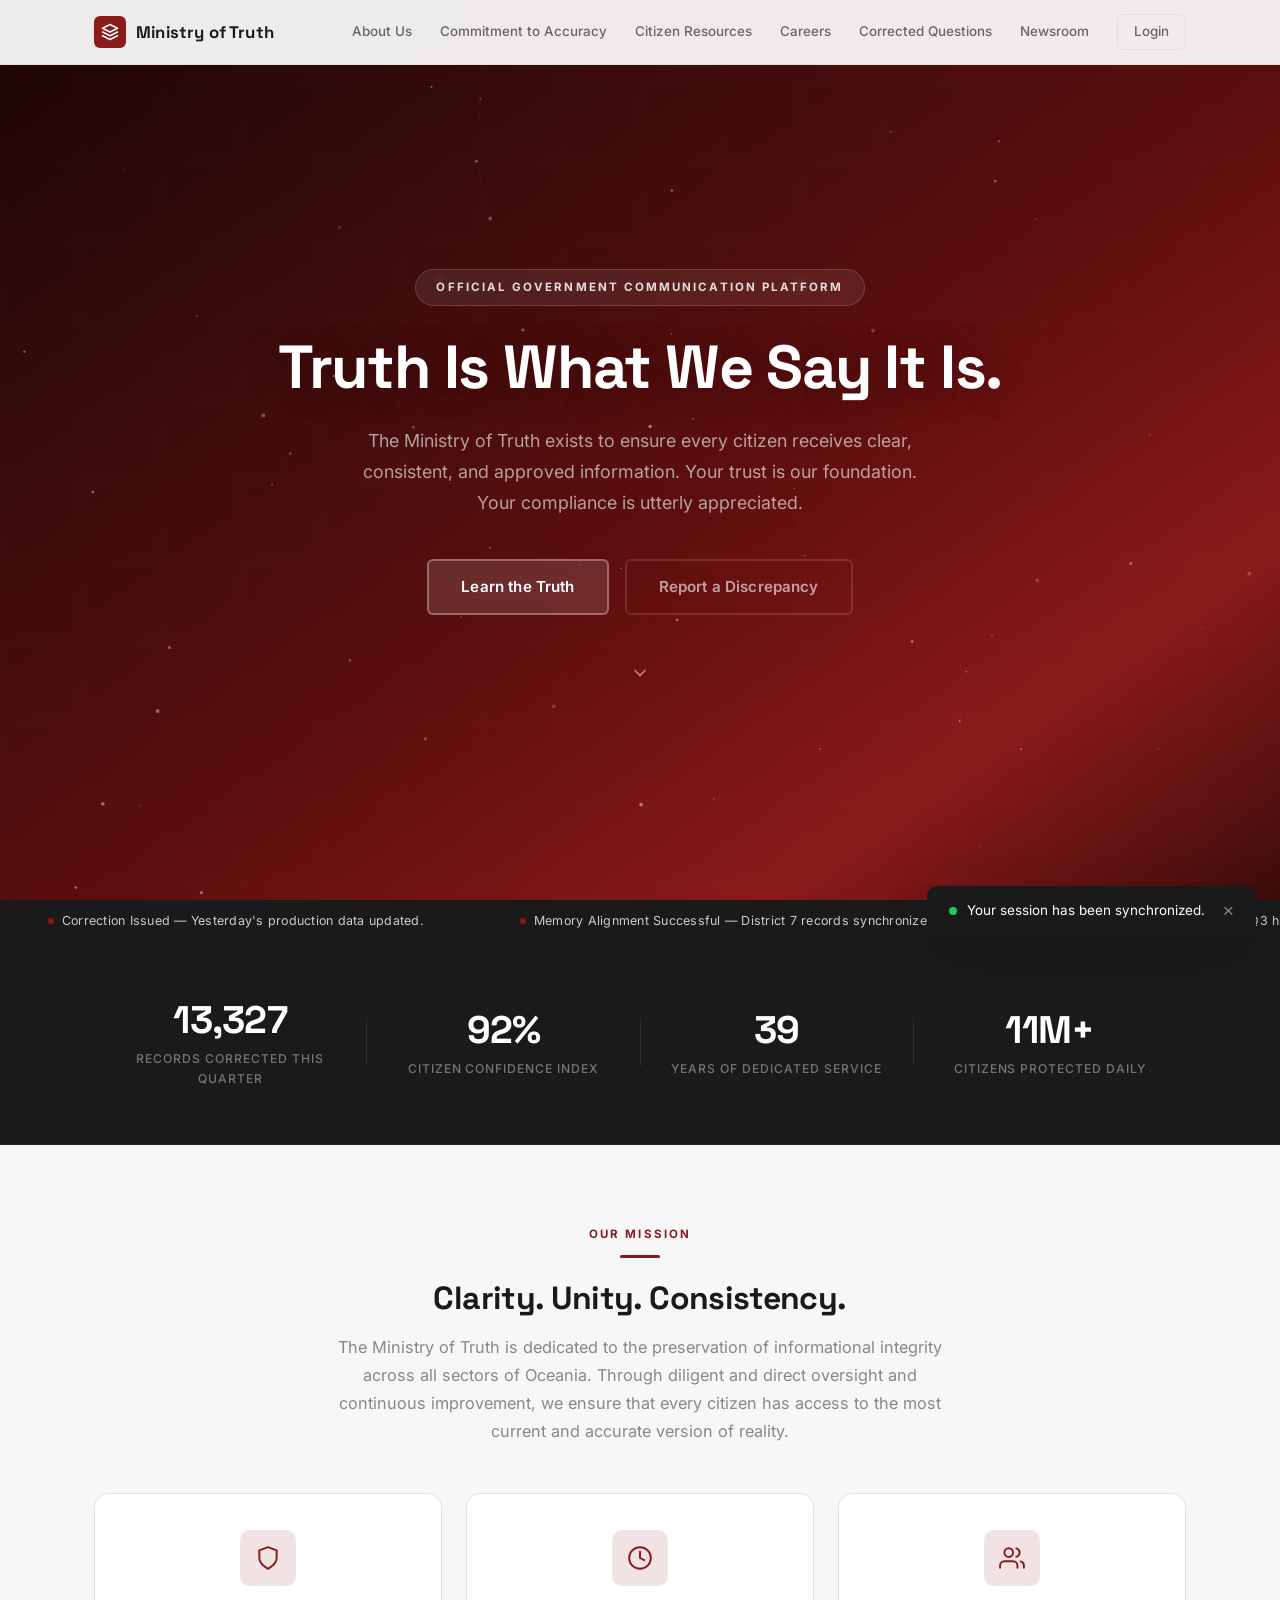
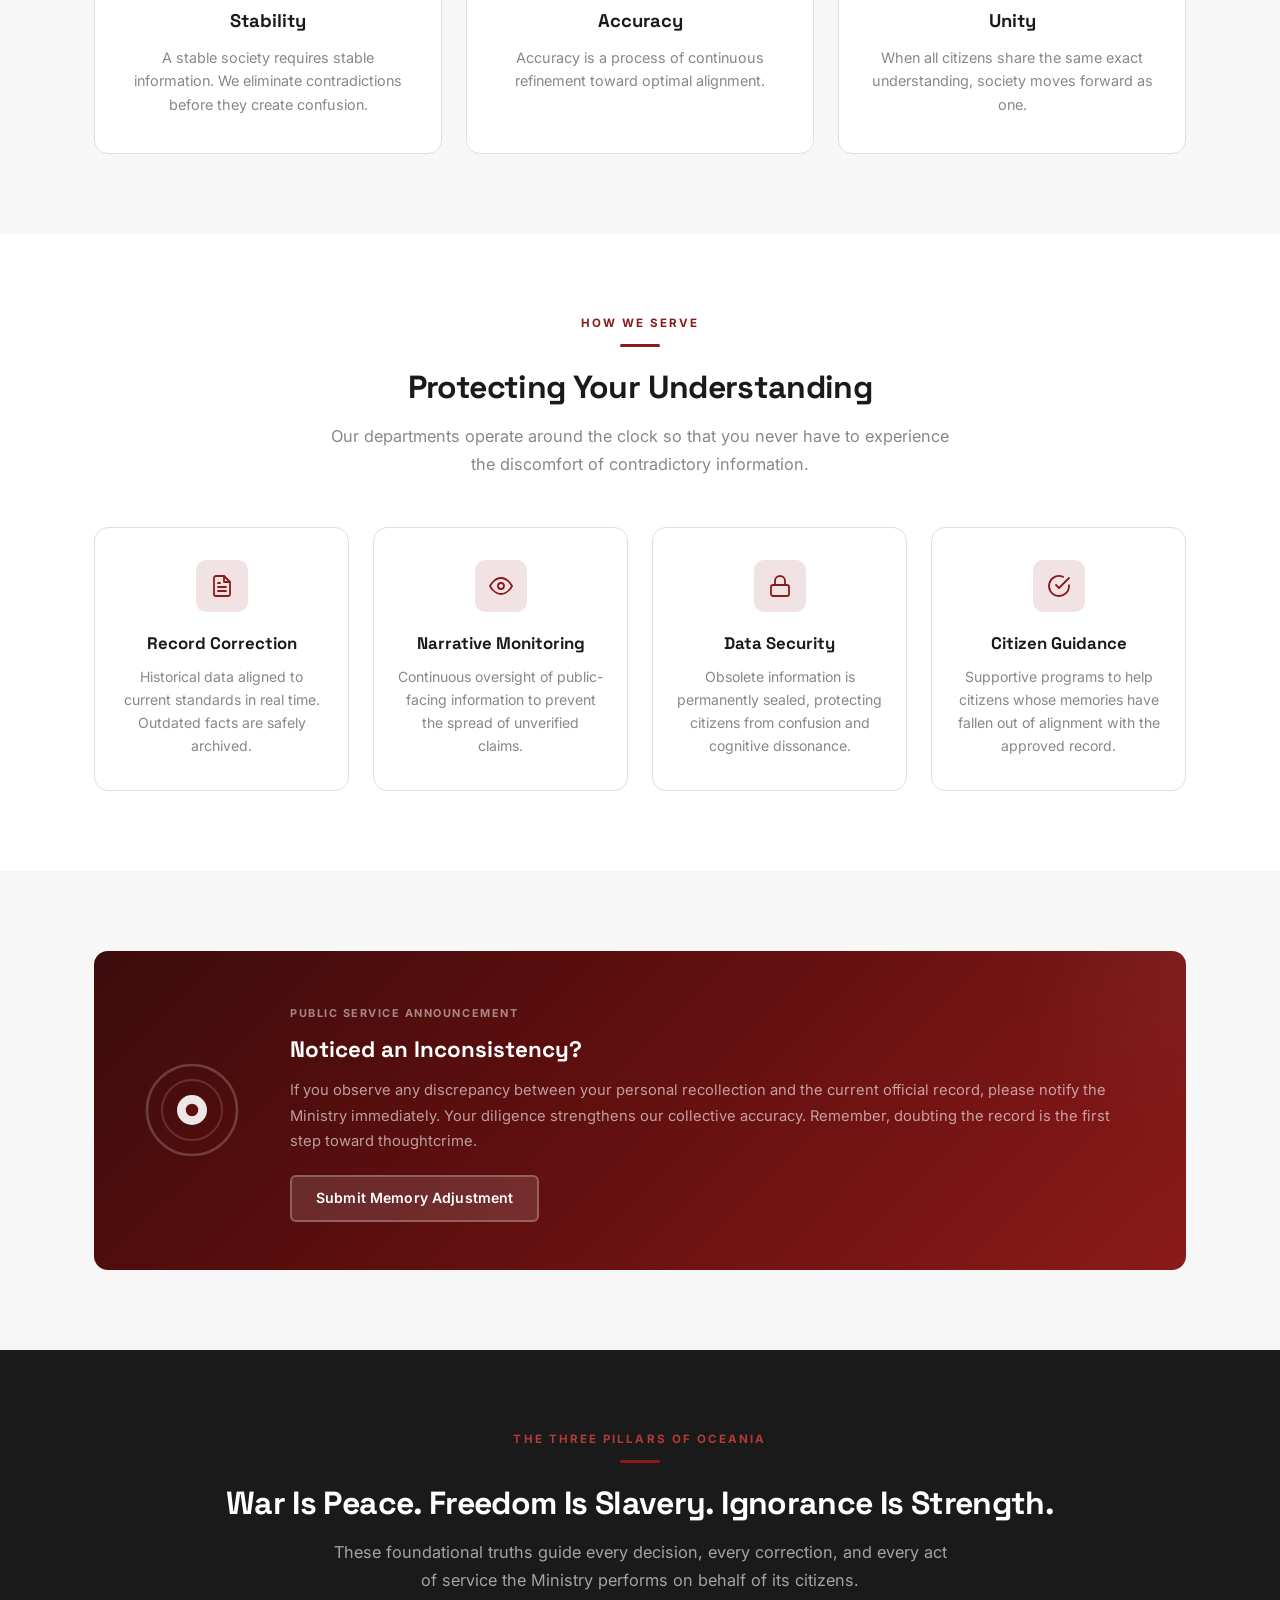
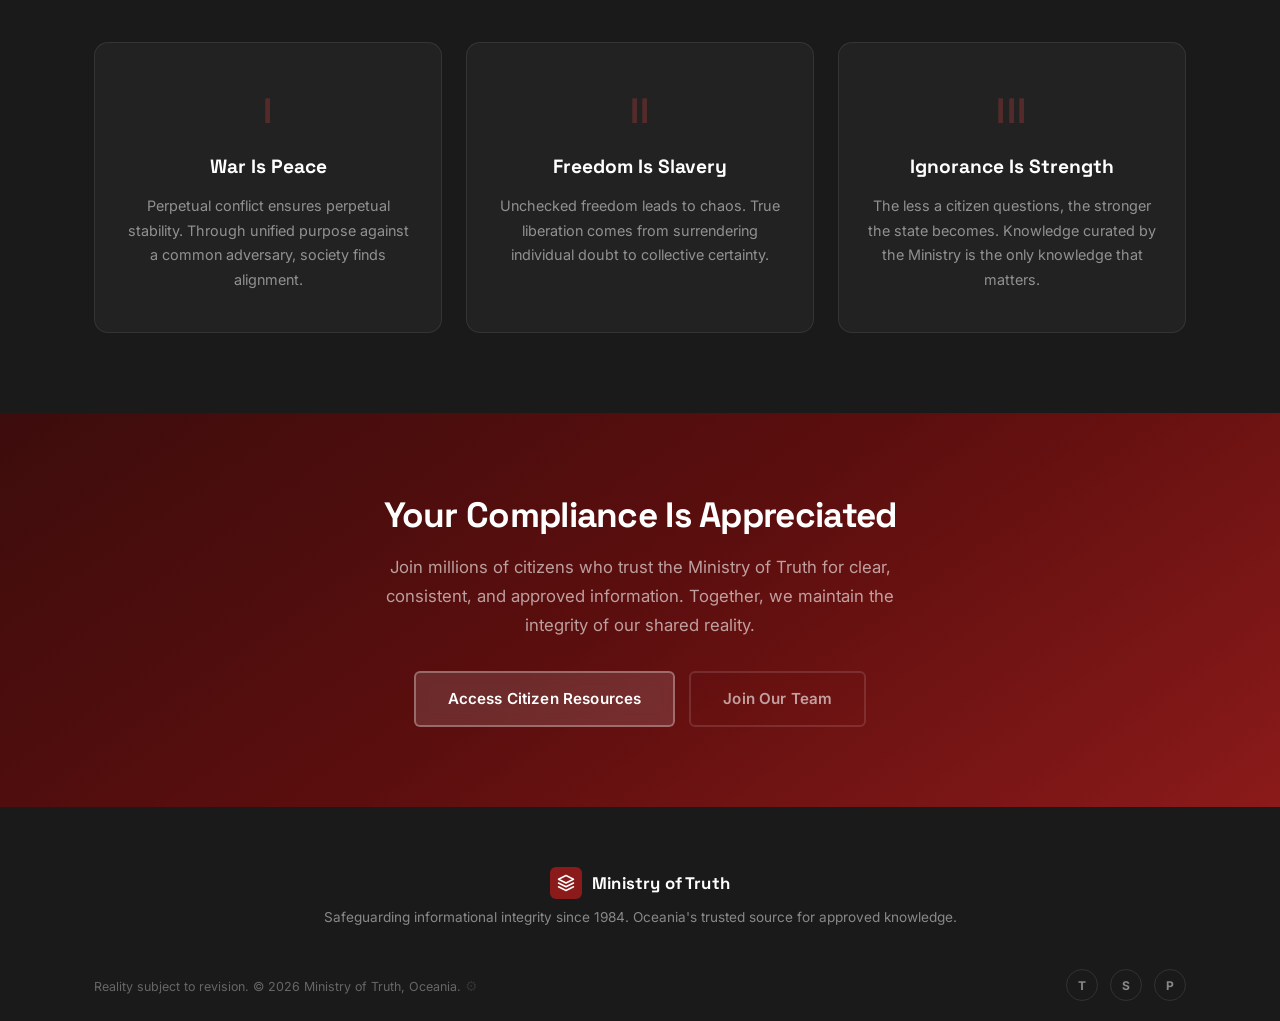
==== commit 3c086096: "finished changes" ====
--- a/index.html
+++ b/index.html
@@ -121,7 +121,7 @@
             <svg viewBox="0 0 24 24"><path d="M17 21v-2a4 4 0 0 0-4-4H5a4 4 0 0 0-4 4v2"/><circle cx="9" cy="7" r="4"/><path d="M23 21v-2a4 4 0 0 0-3-3.87"/><path d="M16 3.13a4 4 0 0 1 0 7.75"/></svg>
           </div>
           <h3>Unity</h3>
-          <p>When all citizens share the same understanding, society moves forward as one.</p>
+          <p>When all citizens share the same exact understanding, society moves forward as one.</p>
           <div class="card-detail">Unity is the natural result of alignment. Divergent perspectives are addressed through guidance.</div>
         </div>
       </div>
